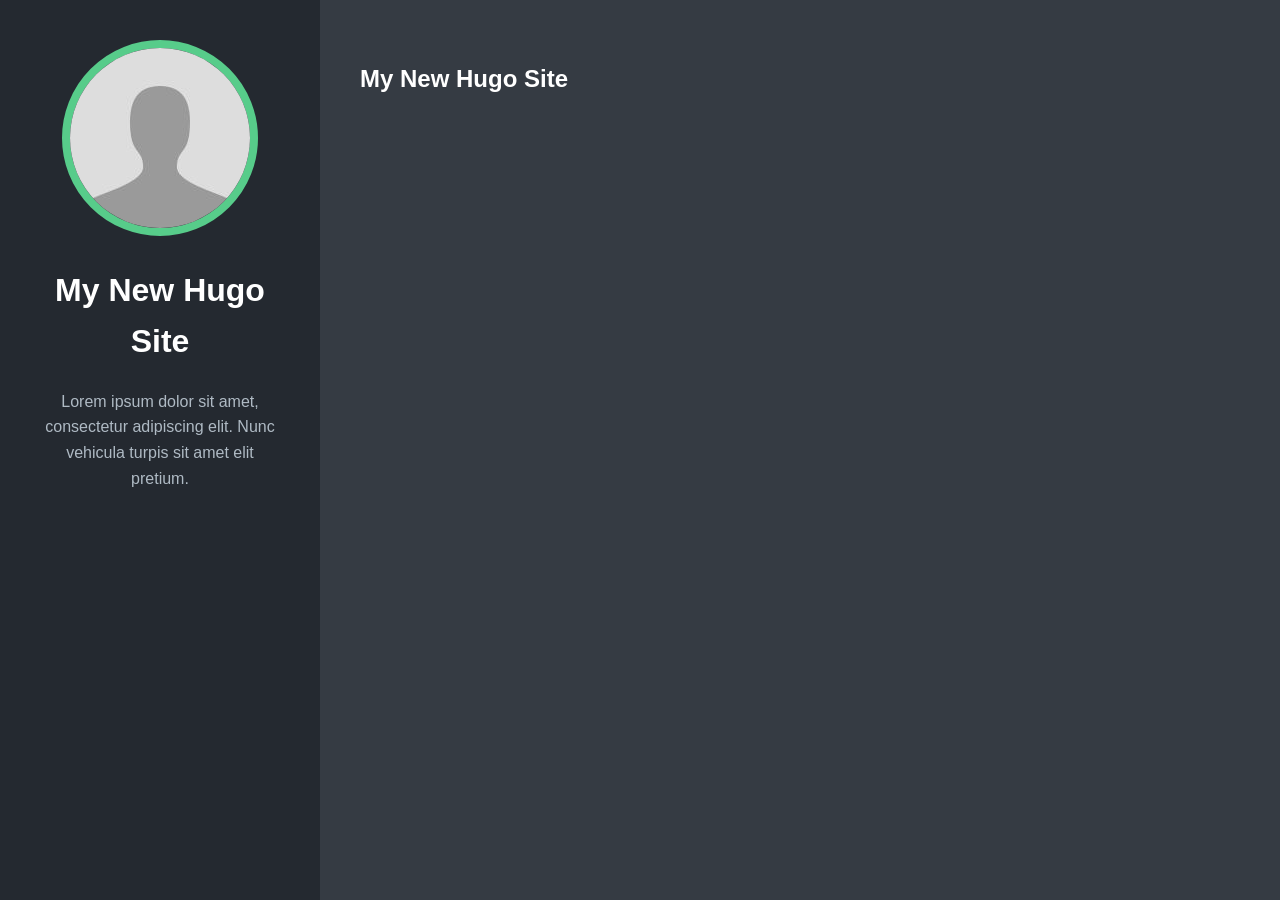
==== index.html @ 72df93b3 "first commit" ====
<!doctype html>
<html lang="en-us">
  <head>
    <title>My New Hugo Site</title>
    <link rel="shortcut icon" href="/favicon.ico" />
    <meta charset="utf-8" />
    <meta name="generator" content="Hugo 0.89.4" />
    <meta name="viewport" content="width=device-width, initial-scale=1" />
    <meta name="author" content="John Doe" />
    <meta name="description" content="" />
    <link rel="stylesheet" href="https://ruiruiq.github.io/css/main.min.88e7083eff65effb7485b6e6f38d10afbec25093a6fac42d734ce9024d3defbd.css" />

    
    <meta name="twitter:card" content="summary"/>
<meta name="twitter:title" content="My New Hugo Site"/>
<meta name="twitter:description" content=""/>

    <meta property="og:title" content="My New Hugo Site" />
<meta property="og:description" content="" />
<meta property="og:type" content="website" />
<meta property="og:url" content="https://ruiruiq.github.io/" />



  </head>
  <body>
    <header class="app-header">
      <a href="https://ruiruiq.github.io/"><img class="app-header-avatar" src="/avatar.jpg" alt="John Doe" /></a>
      <h1>My New Hugo Site</h1>
      <p>Lorem ipsum dolor sit amet, consectetur adipiscing elit. Nunc vehicula turpis sit amet elit pretium.</p>
    </header>
    <main class="app-container">
      
  <article>
    <h1>My New Hugo Site</h1>
    <ul class="posts-list">
      
    </ul>
    



  </article>

    </main>
  </body>
</html>
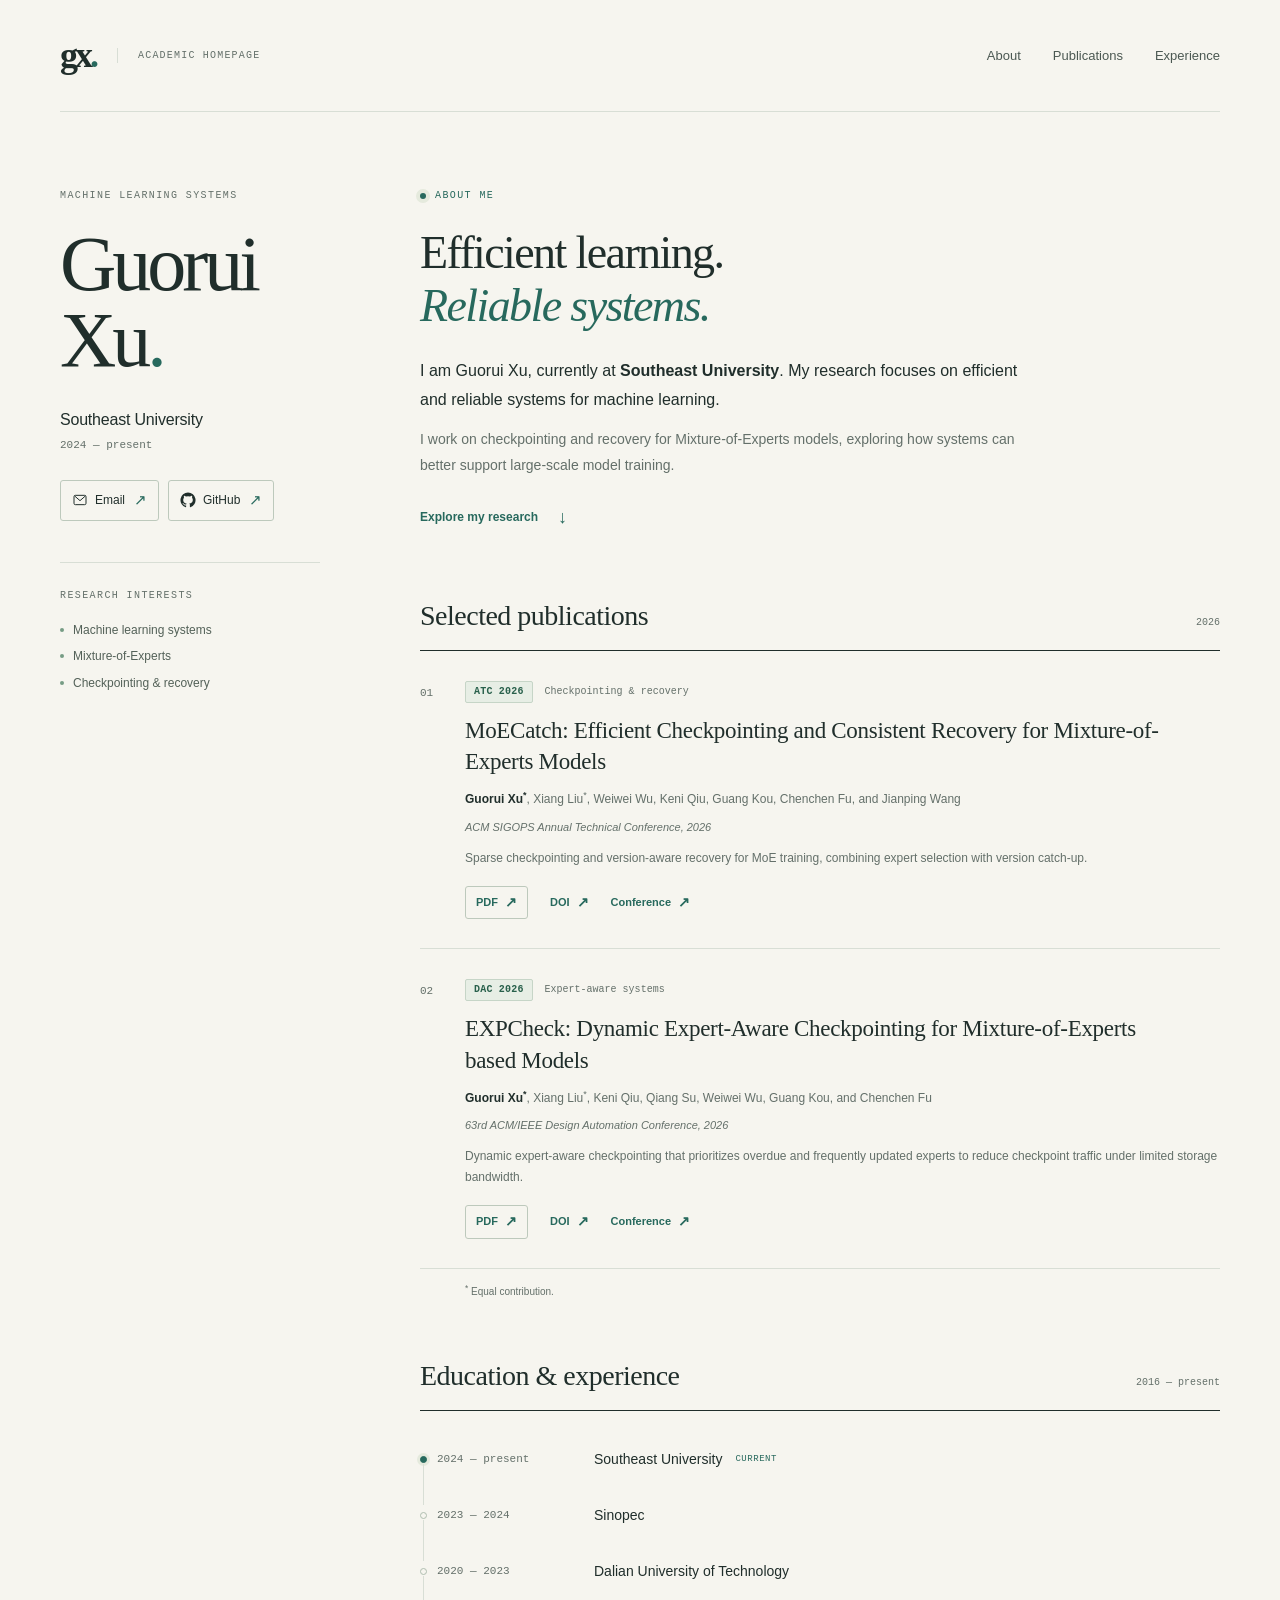
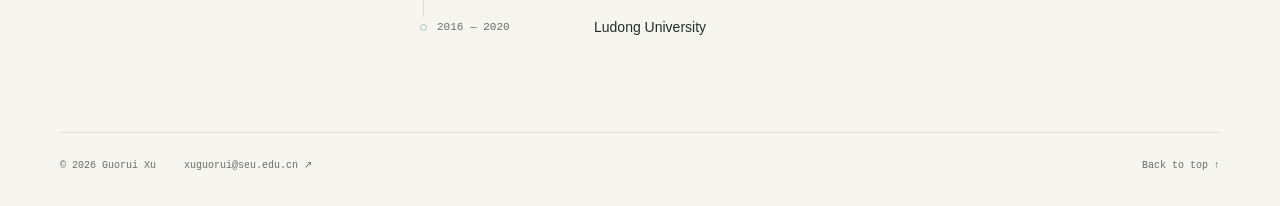
==== commit 2302c289: "Build Guorui Xu academic homepage with DAC and ATC 2026 papers" ====
--- a/index.html
+++ b/index.html
@@ -1,47 +1,90 @@
-<!doctype html>
-<html lang="en-us">
-  <head>
-    <title>My New Hugo Site</title>
-    <link rel="shortcut icon" href="/favicon.ico" />
-    <meta charset="utf-8" />
-    <meta name="generator" content="Hugo 0.89.4" />
-    <meta name="viewport" content="width=device-width, initial-scale=1" />
-    <meta name="author" content="John Doe" />
-    <meta name="description" content="" />
-    <link rel="stylesheet" href="https://ruiruiq.github.io/css/main.min.88e7083eff65effb7485b6e6f38d10afbec25093a6fac42d734ce9024d3defbd.css" />
-
-    
-    <meta name="twitter:card" content="summary"/>
-<meta name="twitter:title" content="My New Hugo Site"/>
-<meta name="twitter:description" content=""/>
-
-    <meta property="og:title" content="My New Hugo Site" />
-<meta property="og:description" content="" />
-<meta property="og:type" content="website" />
-<meta property="og:url" content="https://ruiruiq.github.io/" />
-
-
-
-  </head>
-  <body>
-    <header class="app-header">
-      <a href="https://ruiruiq.github.io/"><img class="app-header-avatar" src="/avatar.jpg" alt="John Doe" /></a>
-      <h1>My New Hugo Site</h1>
-      <p>Lorem ipsum dolor sit amet, consectetur adipiscing elit. Nunc vehicula turpis sit amet elit pretium.</p>
+﻿<!doctype html>
+<html lang="en">
+<head>
+  <meta charset="utf-8">
+  <meta name="viewport" content="width=device-width, initial-scale=1">
+  <meta name="theme-color" content="#f6f5ef">
+  <title>Guorui Xu | Machine Learning Systems</title>
+  <meta name="description" content="Guorui Xu at Southeast University. Research on efficient and reliable machine learning systems, Mixture-of-Experts models, checkpointing, and recovery.">
+  <meta name="author" content="Guorui Xu">
+  <link rel="canonical" href="https://ruiruiq.github.io/">
+  <link rel="icon" href="assets/favicon.svg" type="image/svg+xml">
+  <link rel="stylesheet" href="assets/site.css">
+  <meta property="og:type" content="website">
+  <meta property="og:title" content="Guorui Xu | Machine Learning Systems">
+  <meta property="og:description" content="Research on efficient and reliable machine learning systems. Publications and experience.">
+  <meta property="og:url" content="https://ruiruiq.github.io/">
+  <meta name="twitter:card" content="summary">
+</head>
+<body>
+  <a class="skip-link" href="#main">Skip to content</a>
+  <div class="site-shell">
+    <header class="site-header">
+      <a class="wordmark" href="#about" aria-label="Guorui Xu — home"><span class="monogram" aria-hidden="true">gx<span>.</span></span><span class="wordmark-label">Academic homepage</span></a>
+      <nav aria-label="Main navigation"><a href="#about">About</a><a href="#publications">Publications</a><a href="#experience">Experience</a></nav>
     </header>
-    <main class="app-container">
-      
-  <article>
-    <h1>My New Hugo Site</h1>
-    <ul class="posts-list">
-      
-    </ul>
-    
-
-
-
-  </article>
-
-    </main>
-  </body>
+    <div class="page-layout">
+      <aside class="identity" aria-label="Profile">
+        <div class="identity-inner">
+          <p class="eyebrow">Machine learning systems</p>
+          <h1>Guorui <br>Xu<span class="name-dot">.</span></h1>
+          <p class="affiliation">Southeast University</p>
+          <p class="affiliation-date">2024 — present</p>
+          <div class="contact-links">
+            <a class="contact-link" href="mailto:xuguorui@seu.edu.cn"><svg aria-hidden="true" viewBox="0 0 24 24" width="16" height="16" fill="none" stroke="currentColor" stroke-width="1.5"><rect x="3" y="5" width="18" height="14" rx="2"/><path d="m4 6 8 7 8-7"/></svg>Email<span aria-hidden="true">↗</span></a>
+            <a class="contact-link" href="https://github.com/ruiruiq"><svg aria-hidden="true" viewBox="0 0 24 24" width="16" height="16" fill="currentColor"><path d="M12 .8a11.3 11.3 0 0 0-3.57 22.02c.56.1.77-.24.77-.54v-2.1c-3.14.68-3.8-1.33-3.8-1.33-.51-1.3-1.25-1.65-1.25-1.65-1.03-.7.08-.69.08-.69 1.14.08 1.73 1.17 1.73 1.17 1.01 1.73 2.65 1.23 3.3.94.1-.73.39-1.23.71-1.51-2.5-.29-5.14-1.26-5.14-5.59 0-1.23.44-2.24 1.16-3.02-.12-.28-.5-1.43.11-2.98 0 0 .95-.3 3.1 1.16a10.8 10.8 0 0 1 5.64 0c2.15-1.46 3.1-1.16 3.1-1.16.61 1.55.23 2.7.11 2.98a4.36 4.36 0 0 1 1.16 3.02c0 4.34-2.65 5.3-5.17 5.58.4.35.77 1.04.77 2.1v3.08c0 .3.2.65.78.54A11.3 11.3 0 0 0 12 .8Z"/></svg>GitHub<span aria-hidden="true">↗</span></a>
+          </div>
+          <div class="research-topics"><p class="eyebrow">Research interests</p><ul><li>Machine learning systems</li><li>Mixture-of-Experts</li><li>Checkpointing &amp; recovery</li></ul></div>
+        </div>
+      </aside>
+      <main id="main">
+        <section class="about-section" id="about" aria-labelledby="about-heading">
+          <p class="section-kicker"><span class="status-dot" aria-hidden="true"></span> About me</p>
+          <h2 id="about-heading">Efficient learning.<br><em>Reliable systems.</em></h2>
+          <p class="intro">I am Guorui Xu, currently at <strong>Southeast University</strong>. My research focuses on efficient and reliable systems for machine learning.</p>
+          <p class="about-detail">I work on checkpointing and recovery for Mixture-of-Experts models, exploring how systems can better support large-scale model training.</p>
+          <a class="text-link" href="#publications">Explore my research <span aria-hidden="true">↓</span></a>
+        </section>
+        <section class="publications-section" id="publications" aria-labelledby="publications-heading">
+          <div class="section-heading"><h2 id="publications-heading">Selected publications</h2><span class="section-note">2026</span></div>
+          <div class="publication-list">
+            <article class="publication" aria-labelledby="moecatch-title">
+              <div class="publication-index" aria-hidden="true">01</div>
+              <div class="publication-body">
+                <div class="publication-meta"><span class="venue">ATC 2026</span><span class="paper-topic">Checkpointing &amp; recovery</span></div>
+                <h3 id="moecatch-title">MoECatch: Efficient Checkpointing and Consistent Recovery for Mixture-of-Experts Models</h3>
+                <p class="authors"><strong>Guorui Xu<sup>*</sup></strong>, Xiang Liu<sup>*</sup>, Weiwei Wu, Keni Qiu, Guang Kou, Chenchen Fu, and Jianping Wang</p>
+                <p class="conference-name">ACM SIGOPS Annual Technical Conference, 2026</p>
+                <p class="paper-description">Sparse checkpointing and version-aware recovery for MoE training, combining expert selection with version catch-up.</p>
+                <div class="paper-links"><a class="pdf-link" href="papers/moecatch-atc-2026.pdf" target="_blank" rel="noopener" aria-label="Read MoECatch PDF (opens in a new tab)">PDF <span aria-hidden="true">↗</span></a><a href="https://doi.org/10.1145/3828523.3857109">DOI <span aria-hidden="true">↗</span></a><a href="https://atc.sigops.org/2026/accepted.html" aria-label="MoECatch — ATC 2026 conference listing">Conference <span aria-hidden="true">↗</span></a></div>
+              </div>
+            </article>
+            <article class="publication" aria-labelledby="expcheck-title">
+              <div class="publication-index" aria-hidden="true">02</div>
+              <div class="publication-body">
+                <div class="publication-meta"><span class="venue">DAC 2026</span><span class="paper-topic">Expert-aware systems</span></div>
+                <h3 id="expcheck-title">EXPCheck: Dynamic Expert-Aware Checkpointing for Mixture-of-Experts based Models</h3>
+                <p class="authors"><strong>Guorui Xu<sup>*</sup></strong>, Xiang Liu<sup>*</sup>, Keni Qiu, Qiang Su, Weiwei Wu, Guang Kou, and Chenchen Fu</p>
+                <p class="conference-name">63rd ACM/IEEE Design Automation Conference, 2026</p>
+                <p class="paper-description">Dynamic expert-aware checkpointing that prioritizes overdue and frequently updated experts to reduce checkpoint traffic under limited storage bandwidth.</p>
+                <div class="paper-links"><a class="pdf-link" href="papers/expcheck-dac-2026.pdf" target="_blank" rel="noopener" aria-label="Read EXPCheck PDF (opens in a new tab)">PDF <span aria-hidden="true">↗</span></a><a href="https://doi.org/10.1145/3770743.3804160">DOI <span aria-hidden="true">↗</span></a><a href="https://63dac.conference-program.com/presentation/?id=RESEARCH1414&amp;sess=sess161" aria-label="EXPCheck — DAC 2026 conference listing">Conference <span aria-hidden="true">↗</span></a></div>
+              </div>
+            </article>
+          </div>
+          <p class="contribution-note"><sup>*</sup> Equal contribution.</p>
+        </section>
+        <section class="experience-section" id="experience" aria-labelledby="experience-heading">
+          <div class="section-heading"><h2 id="experience-heading">Education &amp; experience</h2><span class="section-note">2016 — present</span></div>
+          <ol class="timeline">
+            <li class="timeline-item current"><span class="timeline-date">2024 — present</span><div class="timeline-detail"><h3>Southeast University</h3><span class="current-label">Current</span></div></li>
+            <li class="timeline-item"><span class="timeline-date">2023 — 2024</span><div class="timeline-detail"><h3>Sinopec</h3></div></li>
+            <li class="timeline-item"><span class="timeline-date">2020 — 2023</span><div class="timeline-detail"><h3>Dalian University of Technology</h3></div></li>
+            <li class="timeline-item"><span class="timeline-date">2016 — 2020</span><div class="timeline-detail"><h3>Ludong University</h3></div></li>
+          </ol>
+        </section>
+      </main>
+    </div>
+    <footer class="site-footer"><p>© 2026 Guorui Xu</p><a href="mailto:xuguorui@seu.edu.cn">xuguorui@seu.edu.cn <span aria-hidden="true">↗</span></a><a href="#about" class="back-to-top">Back to top <span aria-hidden="true">↑</span></a></footer>
+  </div>
+</body>
 </html>
--- a/assets/site.css
+++ b/assets/site.css
@@ -0,0 +1,165 @@
+﻿:root {
+  color-scheme: light;
+  --paper: #f6f5ef;
+  --ink: #202e2b;
+  --muted: #64706a;
+  --teal: #27695d;
+  --rule: #d8ded5;
+  --accent-tint: #e7eee5;
+  --serif: Georgia, "Times New Roman", serif;
+  --sans: -apple-system, BlinkMacSystemFont, "Segoe UI", Helvetica, Arial, sans-serif;
+  --mono: "SFMono-Regular", Consolas, "Liberation Mono", monospace;
+}
+* { box-sizing: border-box; }
+html { scroll-behavior: smooth; scroll-padding-top: 36px; }
+body { margin: 0; background: var(--paper); color: var(--ink); font: 16px/1.65 var(--sans); -webkit-font-smoothing: antialiased; }
+::selection { color: var(--ink); background: #cee1d1; }
+a { color: inherit; text-underline-offset: 4px; }
+a:focus-visible { outline: 2px solid var(--teal); outline-offset: 6px; border-radius: 2px; }
+svg { flex: 0 0 auto; }
+.site-shell { width: min(1160px, calc(100% - 112px)); margin: 0 auto; }
+.skip-link { position: absolute; left: 16px; top: -80px; z-index: 10; padding: 10px 20px; background: var(--ink); color: white; }
+.skip-link:focus { top: 12px; }
+.site-header { min-height: 112px; border-bottom: 1px solid var(--rule); display: flex; justify-content: space-between; align-items: center; gap: 24px; }
+.wordmark { display: inline-flex; align-items: center; gap: 21px; text-decoration: none; }
+.monogram { font: 600 36px/.9 var(--serif); letter-spacing: -3px; }
+.monogram span { color: var(--teal); }
+.wordmark-label { border-left: 1px solid var(--rule); padding-left: 20px; font: 10px/1.5 var(--mono); text-transform: uppercase; letter-spacing: .12em; color: var(--muted); }
+nav { display: flex; align-items: center; gap: 32px; }
+nav a { text-decoration: none; font-size: 13px; color: #4b5852; padding: 12px 0; }
+nav a:hover { color: var(--teal); text-decoration: underline; }
+.page-layout { display: grid; grid-template-columns: 260px minmax(0, 1fr); column-gap: 100px; padding-top: 75px; }
+.identity-inner { position: sticky; top: 44px; }
+.eyebrow, .section-kicker { font: 10px/1.8 var(--mono); text-transform: uppercase; letter-spacing: .14em; }
+.identity .eyebrow { margin: 0 0 21px; color: var(--muted); }
+h1 { font: 400 78px/.98 var(--serif); letter-spacing: -4px; margin: 0 0 28px; }
+.name-dot { color: var(--teal); }
+.affiliation { margin: 0; font-size: 16px; font-weight: 500; letter-spacing: -.2px; }
+.affiliation-date { margin: 3px 0 24px; font: 11px/1.8 var(--mono); color: var(--muted); }
+.contact-links { display: flex; flex-wrap: wrap; gap: 9px; }
+.contact-link { display: inline-flex; align-items: center; gap: 7px; border: 1px solid #bdc9bc; padding: 7px 11px; border-radius: 3px; font-size: 12px; text-decoration: none; }
+.contact-link > span { margin-left: 2px; color: var(--teal); font-size: 15px; }
+.contact-link:hover { background: var(--accent-tint); border-color: var(--teal); }
+.research-topics { border-top: 1px solid var(--rule); margin-top: 41px; padding-top: 24px; }
+.research-topics .eyebrow { margin-bottom: 12px; }
+.research-topics ul { list-style: none; margin: 0; padding: 0; font-size: 12px; line-height: 2.2; color: #536158; }
+.research-topics li { display: flex; align-items: center; gap: 9px; }
+.research-topics li::before { content: ""; display: block; width: 4px; height: 4px; background: #769c85; border-radius: 50%; }
+.section-kicker { display: flex; align-items: center; gap: 9px; margin: 0 0 22px; color: var(--teal); }
+.status-dot { width: 6px; height: 6px; border-radius: 50%; background: var(--teal); box-shadow: 0 0 0 4px #e5eadd; }
+.about-section h2 { margin: 0 0 24px; font: 400 46px/1.15 var(--serif); letter-spacing: -1.6px; }
+.about-section h2 em { color: var(--teal); font-weight: 400; }
+.intro { margin: 0 0 13px; font-size: 16px; line-height: 1.8; max-width: 620px; }
+.intro strong { font-weight: 600; }
+.about-detail { margin: 0; font-size: 14px; line-height: 1.85; color: var(--muted); max-width: 600px; }
+.text-link { display: inline-flex; gap: 20px; align-items: center; text-decoration: none; color: var(--teal); font-size: 12px; font-weight: 600; margin-top: 24px; }
+.text-link span { font-size: 18px; font-weight: 400; }
+.text-link:hover { text-decoration: underline; }
+.publications-section { margin-top: 65px; }
+.section-heading { display: flex; align-items: baseline; justify-content: space-between; gap: 20px; border-bottom: 1px solid var(--ink); padding-bottom: 16px; }
+.section-heading h2 { margin: 0; font: 400 28px/1.3 var(--serif); letter-spacing: -.5px; }
+.section-note { font: 10px/1.5 var(--mono); white-space: nowrap; color: var(--muted); }
+.publication { display: grid; grid-template-columns: 27px minmax(0, 1fr); gap: 18px; padding: 30px 0 29px; border-bottom: 1px solid var(--rule); }
+.publication-index { padding-top: 3px; font: 11px/1.8 var(--mono); color: var(--muted); }
+.publication-meta { display: flex; align-items: center; flex-wrap: wrap; gap: 12px; margin-bottom: 12px; }
+.venue { display: inline-block; padding: 2px 8px; border: 1px solid #c6d5c7; border-radius: 2px; background: var(--accent-tint); font: 600 10px/1.6 var(--mono); letter-spacing: .02em; color: #28604b; }
+.paper-topic { font: 10px/1.6 var(--mono); color: var(--muted); }
+.publication h3 { margin: 0 0 11px; font: 400 23px/1.35 var(--serif); letter-spacing: -.3px; text-wrap: pretty; }
+.authors { margin: 0; font-size: 12px; color: var(--muted); line-height: 1.85; }
+.authors strong { color: var(--ink); font-weight: 600; }
+.authors sup { font-size: 9px; line-height: 0; }
+.conference-name { font-size: 11px; font-style: italic; color: var(--muted); margin: 7px 0 0; }
+.paper-description { margin: 12px 0 0; color: var(--muted); font-size: 12px; line-height: 1.75; }
+.paper-links { display: flex; align-items: center; flex-wrap: wrap; gap: 22px; margin-top: 17px; }
+.paper-links a { display: inline-flex; gap: 7px; align-items: center; padding: 0; color: var(--teal); font: 600 11px/1.7 var(--sans); text-decoration: none; }
+.paper-links a:hover { text-decoration: underline; }
+.paper-links span { font-size: 14px; }
+.paper-links .pdf-link { padding: 4px 10px; border: 1px solid #bdc9bc; border-radius: 3px; }
+.pdf-link:hover { background: var(--accent-tint); }
+.contribution-note { margin: 13px 0 0 45px; font-size: 10px; color: var(--muted); }
+.experience-section { margin-top: 57px; }
+.timeline { list-style: none; margin: 23px 0 0; padding: 0; }
+.timeline-item { display: grid; grid-template-columns: 135px minmax(0, 1fr); gap: 22px; padding: 14px 0 19px 17px; position: relative; }
+.timeline-item::before { content: ""; position: absolute; top: 22px; left: 0; width: 5px; height: 5px; border: 1px solid #aebcae; border-radius: 50%; background: var(--paper); }
+.timeline-item:not(:last-child)::after { content: ""; position: absolute; left: 3px; top: 30px; bottom: -15px; width: 1px; background: var(--rule); }
+.timeline-item.current::before { background: var(--teal); border-color: var(--teal); box-shadow: 0 0 0 3px #e5eadd; }
+.timeline-date { font: 11px/2 var(--mono); color: var(--muted); }
+.timeline-detail { display: flex; align-items: center; flex-wrap: wrap; column-gap: 13px; row-gap: 4px; }
+.timeline-detail h3 { margin: 0; font-size: 14px; line-height: 1.65; font-weight: 500; }
+.current-label { color: var(--teal); font: 9px/1.6 var(--mono); text-transform: uppercase; letter-spacing: .06em; }
+.site-footer { display: flex; align-items: center; flex-wrap: wrap; column-gap: 28px; row-gap: 10px; border-top: 1px solid var(--rule); margin-top: 74px; padding: 24px 0 32px; color: var(--muted); font: 10px/1.7 var(--mono); }
+.site-footer p { margin: 0; }
+.site-footer a { text-decoration: none; }
+.site-footer a:hover { color: var(--teal); text-decoration: underline; }
+.back-to-top { margin-left: auto; }
+@media (min-width: 1500px) {
+  .site-shell { width: min(1220px, calc(100% - 160px)); }
+  .page-layout { column-gap: 120px; }
+}
+@media (max-width: 1100px) {
+  .site-shell { width: calc(100% - 72px); }
+  .page-layout { grid-template-columns: 225px minmax(0, 1fr); column-gap: 60px; }
+  h1 { font-size: 70px; }
+  .about-section h2 { font-size: 40px; }
+  .timeline-item { grid-template-columns: 120px minmax(0, 1fr); gap: 15px; }
+}
+@media (max-width: 780px) {
+  .site-shell { width: calc(100% - 48px); }
+  .site-header { min-height: 86px; }
+  .wordmark-label { display: none; }
+  nav { gap: 22px; }
+  nav a { font-size: 12px; }
+  .page-layout { display: block; padding-top: 40px; }
+  .identity-inner { position: static; }
+  .identity .eyebrow { margin-bottom: 12px; }
+  h1 { font-size: 60px; line-height: 1; letter-spacing: -3px; margin-bottom: 16px; }
+  h1 br { display: none; }
+  .affiliation { font-size: 14px; }
+  .affiliation-date { margin-bottom: 17px; }
+  .research-topics { display: none; }
+  .about-section { border-top: 1px solid var(--rule); margin-top: 32px; padding-top: 32px; }
+  .section-kicker { margin-bottom: 15px; }
+  .about-section h2 { font-size: 38px; }
+  .publications-section { margin-top: 45px; }
+  .section-heading h2 { font-size: 26px; }
+  .publication h3 { font-size: 23px; }
+  .experience-section { margin-top: 42px; }
+  .site-footer { margin-top: 45px; }
+}
+@media (max-width: 430px) {
+  .site-shell { width: calc(100% - 36px); }
+  .site-header { min-height: 78px; gap: 14px; }
+  .monogram { font-size: 31px; }
+  nav { gap: 17px; }
+  nav a { font-size: 11px; }
+  h1 { font-size: 53px; }
+  .about-section h2 { font-size: 35px; }
+  .intro { font-size: 15px; }
+  .section-heading { gap: 10px; }
+  .section-heading h2 { font-size: 24px; }
+  .section-note { font-size: 9px; }
+  .publication { grid-template-columns: 20px minmax(0, 1fr); gap: 11px; }
+  .publication h3 { font-size: 21px; }
+  .publication-meta { gap: 9px; }
+  .paper-topic { font-size: 9px; }
+  .contribution-note { margin-left: 31px; }
+  .timeline-item { grid-template-columns: 104px minmax(0, 1fr); gap: 9px; padding-left: 15px; }
+  .timeline-date { font-size: 10px; }
+  .timeline-detail h3 { font-size: 13px; }
+  .site-footer { column-gap: 20px; }
+  .back-to-top { flex-basis: 100%; margin-left: 0; }
+}
+@media (prefers-reduced-motion: reduce) { html { scroll-behavior: auto; } }
+@media print {
+  body { background: white; font-size: 11pt; }
+  .site-shell { width: 100%; }
+  .site-header, .skip-link, .text-link, .site-footer, .research-topics { display: none; }
+  .page-layout { grid-template-columns: 160px minmax(0, 1fr); column-gap: 36px; padding-top: 0; }
+  .identity-inner { position: static; }
+  h1 { font-size: 44px; letter-spacing: -2px; }
+  .about-section h2 { font-size: 28px; }
+  .publication, .timeline-item { break-inside: avoid; }
+  .publications-section, .experience-section { margin-top: 28px; }
+  .section-heading h2 { font-size: 23px; }
+  a { text-decoration: none; }
+}
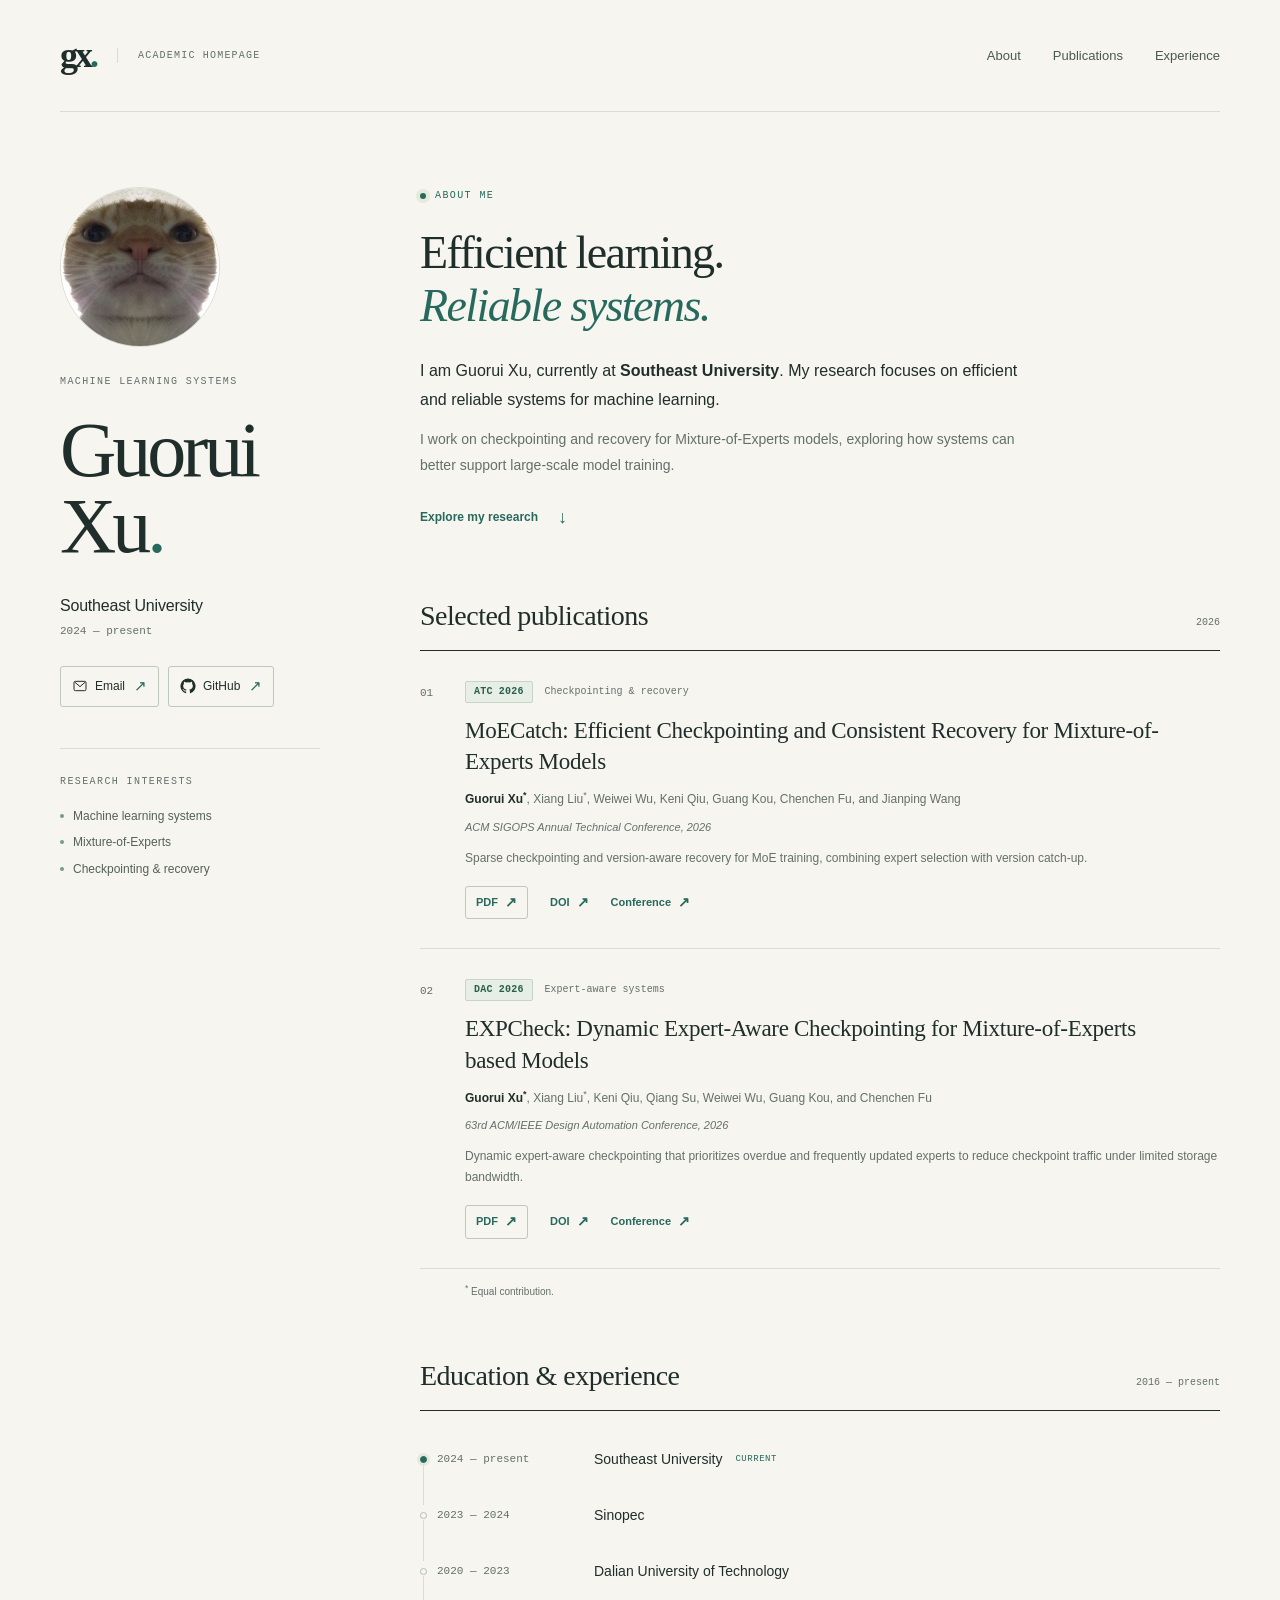
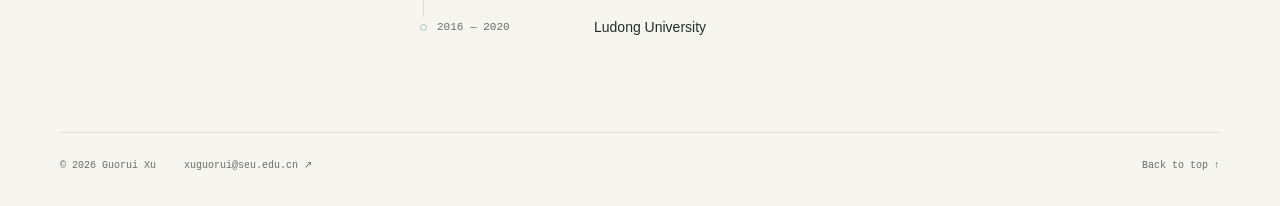
==== commit 7a73ffc9: "Add Shushu cat profile avatar" ====
--- a/index.html
+++ b/index.html
@@ -26,6 +26,7 @@
     <div class="page-layout">
       <aside class="identity" aria-label="Profile">
         <div class="identity-inner">
+          <img class="profile-avatar" src="assets/shushu-cat.jpg" alt="Shushu cat (Swag Cat) avatar" width="160" height="160" decoding="async">
           <p class="eyebrow">Machine learning systems</p>
           <h1>Guorui <br>Xu<span class="name-dot">.</span></h1>
           <p class="affiliation">Southeast University</p>
--- a/assets/site.css
+++ b/assets/site.css
@@ -30,6 +30,7 @@
 nav a:hover { color: var(--teal); text-decoration: underline; }
 .page-layout { display: grid; grid-template-columns: 260px minmax(0, 1fr); column-gap: 100px; padding-top: 75px; }
 .identity-inner { position: sticky; top: 44px; }
+.profile-avatar { display: block; width: 160px; height: 160px; max-width: 100%; object-fit: cover; border-radius: 50%; margin: 0 0 26px; border: 1px solid var(--rule); background: var(--accent-tint); }
 .eyebrow, .section-kicker { font: 10px/1.8 var(--mono); text-transform: uppercase; letter-spacing: .14em; }
 .identity .eyebrow { margin: 0 0 21px; color: var(--muted); }
 h1 { font: 400 78px/.98 var(--serif); letter-spacing: -4px; margin: 0 0 28px; }
@@ -111,6 +112,7 @@
   nav a { font-size: 12px; }
   .page-layout { display: block; padding-top: 40px; }
   .identity-inner { position: static; }
+  .profile-avatar { width: 112px; height: 112px; margin-bottom: 22px; }
   .identity .eyebrow { margin-bottom: 12px; }
   h1 { font-size: 60px; line-height: 1; letter-spacing: -3px; margin-bottom: 16px; }
   h1 br { display: none; }
@@ -150,6 +152,7 @@
   .back-to-top { flex-basis: 100%; margin-left: 0; }
 }
 @media (prefers-reduced-motion: reduce) { html { scroll-behavior: auto; } }
+@media (min-width: 781px) and (max-height: 760px) { .identity-inner { position: static; } }
 @media print {
   body { background: white; font-size: 11pt; }
   .site-shell { width: 100%; }
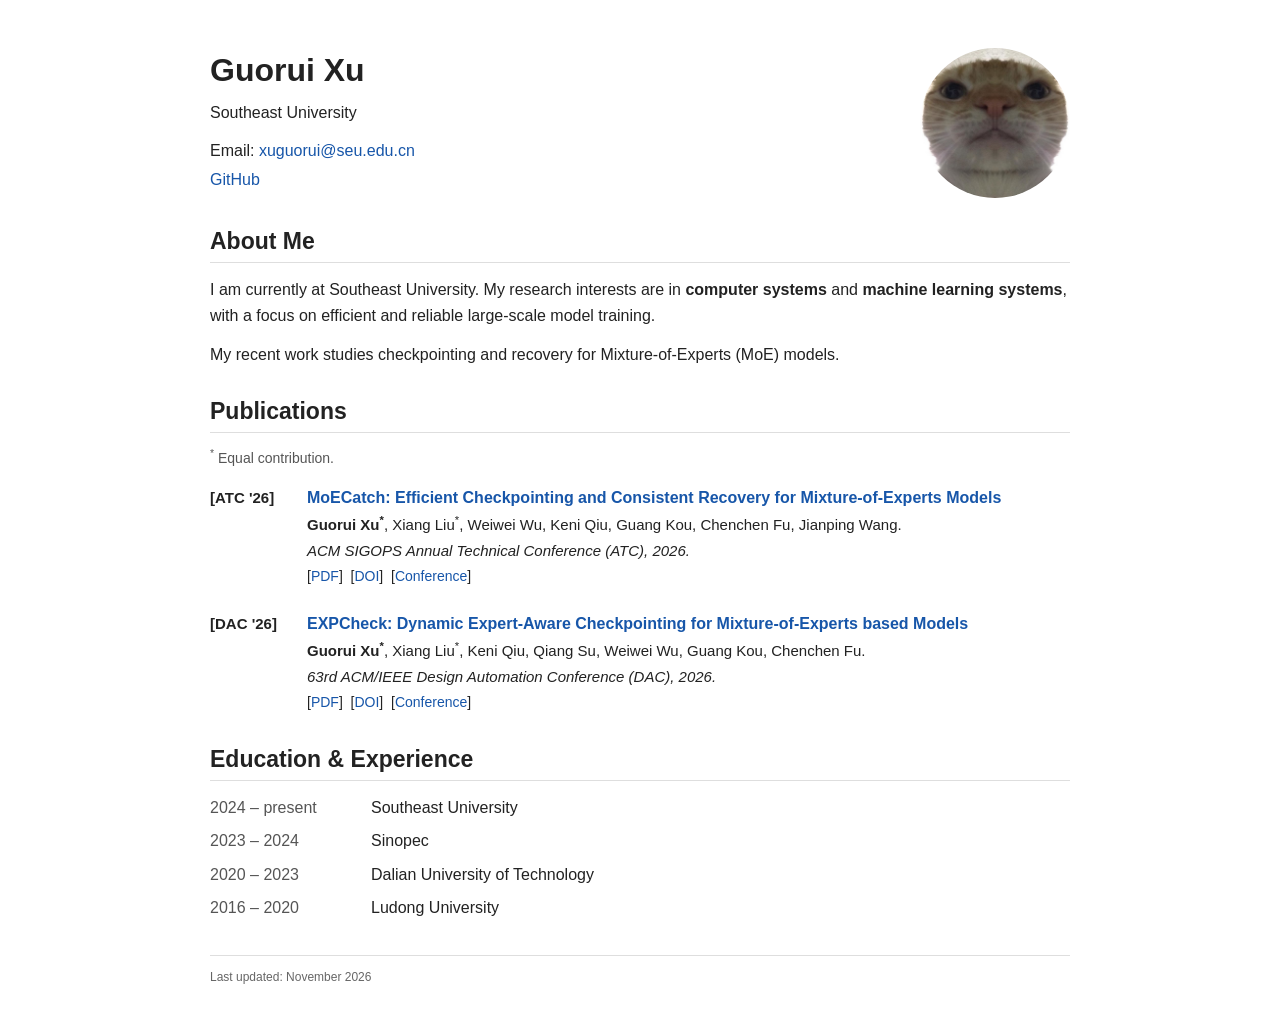
==== commit a6344b97: "Restyle homepage as a compact systems research academic page" ====
--- a/index.html
+++ b/index.html
@@ -3,89 +3,75 @@
 <head>
   <meta charset="utf-8">
   <meta name="viewport" content="width=device-width, initial-scale=1">
-  <meta name="theme-color" content="#f6f5ef">
-  <title>Guorui Xu | Machine Learning Systems</title>
-  <meta name="description" content="Guorui Xu at Southeast University. Research on efficient and reliable machine learning systems, Mixture-of-Experts models, checkpointing, and recovery.">
+  <meta name="theme-color" content="#ffffff">
+  <title>Guorui Xu</title>
+  <meta name="description" content="Guorui Xu at Southeast University. Computer systems and machine learning systems research, with a focus on checkpointing and recovery.">
   <meta name="author" content="Guorui Xu">
   <link rel="canonical" href="https://ruiruiq.github.io/">
   <link rel="icon" href="assets/favicon.svg" type="image/svg+xml">
   <link rel="stylesheet" href="assets/site.css">
   <meta property="og:type" content="website">
-  <meta property="og:title" content="Guorui Xu | Machine Learning Systems">
-  <meta property="og:description" content="Research on efficient and reliable machine learning systems. Publications and experience.">
+  <meta property="og:title" content="Guorui Xu">
+  <meta property="og:description" content="Southeast University · Computer Systems / Machine Learning Systems">
   <meta property="og:url" content="https://ruiruiq.github.io/">
   <meta name="twitter:card" content="summary">
 </head>
 <body>
   <a class="skip-link" href="#main">Skip to content</a>
-  <div class="site-shell">
-    <header class="site-header">
-      <a class="wordmark" href="#about" aria-label="Guorui Xu — home"><span class="monogram" aria-hidden="true">gx<span>.</span></span><span class="wordmark-label">Academic homepage</span></a>
-      <nav aria-label="Main navigation"><a href="#about">About</a><a href="#publications">Publications</a><a href="#experience">Experience</a></nav>
+  <main id="main" class="homepage">
+    <header class="profile" id="about">
+      <div class="profile-info">
+        <h1>Guorui Xu</h1>
+        <p class="affiliation">Southeast University</p>
+        <p class="contact">Email: <a href="mailto:xuguorui@seu.edu.cn">xuguorui@seu.edu.cn</a><br>
+          <a href="https://github.com/ruiruiq">GitHub</a>
+        </p>
+      </div>
+      <img class="profile-avatar" src="assets/shushu-cat.jpg" alt="Shushu cat (Swag Cat) avatar" width="150" height="150" decoding="async">
     </header>
-    <div class="page-layout">
-      <aside class="identity" aria-label="Profile">
-        <div class="identity-inner">
-          <img class="profile-avatar" src="assets/shushu-cat.jpg" alt="Shushu cat (Swag Cat) avatar" width="160" height="160" decoding="async">
-          <p class="eyebrow">Machine learning systems</p>
-          <h1>Guorui <br>Xu<span class="name-dot">.</span></h1>
-          <p class="affiliation">Southeast University</p>
-          <p class="affiliation-date">2024 — present</p>
-          <div class="contact-links">
-            <a class="contact-link" href="mailto:xuguorui@seu.edu.cn"><svg aria-hidden="true" viewBox="0 0 24 24" width="16" height="16" fill="none" stroke="currentColor" stroke-width="1.5"><rect x="3" y="5" width="18" height="14" rx="2"/><path d="m4 6 8 7 8-7"/></svg>Email<span aria-hidden="true">↗</span></a>
-            <a class="contact-link" href="https://github.com/ruiruiq"><svg aria-hidden="true" viewBox="0 0 24 24" width="16" height="16" fill="currentColor"><path d="M12 .8a11.3 11.3 0 0 0-3.57 22.02c.56.1.77-.24.77-.54v-2.1c-3.14.68-3.8-1.33-3.8-1.33-.51-1.3-1.25-1.65-1.25-1.65-1.03-.7.08-.69.08-.69 1.14.08 1.73 1.17 1.73 1.17 1.01 1.73 2.65 1.23 3.3.94.1-.73.39-1.23.71-1.51-2.5-.29-5.14-1.26-5.14-5.59 0-1.23.44-2.24 1.16-3.02-.12-.28-.5-1.43.11-2.98 0 0 .95-.3 3.1 1.16a10.8 10.8 0 0 1 5.64 0c2.15-1.46 3.1-1.16 3.1-1.16.61 1.55.23 2.7.11 2.98a4.36 4.36 0 0 1 1.16 3.02c0 4.34-2.65 5.3-5.17 5.58.4.35.77 1.04.77 2.1v3.08c0 .3.2.65.78.54A11.3 11.3 0 0 0 12 .8Z"/></svg>GitHub<span aria-hidden="true">↗</span></a>
+
+    <section class="about" aria-labelledby="about-heading">
+      <h2 id="about-heading">About Me</h2>
+      <p>I am currently at Southeast University. My research interests are in <strong>computer systems</strong> and <strong>machine learning systems</strong>, with a focus on efficient and reliable large-scale model training.</p>
+      <p>My recent work studies checkpointing and recovery for Mixture-of-Experts (MoE) models.</p>
+    </section>
+
+    <section id="publications" aria-labelledby="publications-heading">
+      <h2 id="publications-heading">Publications</h2>
+      <p class="publication-note"><sup>*</sup> Equal contribution.</p>
+      <ol class="publication-list" reversed>
+        <li class="publication">
+          <span class="publication-label">[ATC '26]</span>
+          <div class="publication-entry">
+            <h3><a href="https://doi.org/10.1145/3828523.3857109">MoECatch: Efficient Checkpointing and Consistent Recovery for Mixture-of-Experts Models</a></h3>
+            <p class="authors"><strong>Guorui Xu<sup>*</sup></strong>, Xiang Liu<sup>*</sup>, Weiwei Wu, Keni Qiu, Guang Kou, Chenchen Fu, Jianping Wang.</p>
+            <p class="venue">ACM SIGOPS Annual Technical Conference (ATC), 2026.</p>
+            <p class="paper-links">[<a href="papers/moecatch-atc-2026.pdf" aria-label="MoECatch PDF">PDF</a>] &nbsp;[<a href="https://doi.org/10.1145/3828523.3857109" aria-label="MoECatch DOI">DOI</a>] &nbsp;[<a href="https://atc.sigops.org/2026/accepted.html" aria-label="MoECatch conference listing">Conference</a>]</p>
           </div>
-          <div class="research-topics"><p class="eyebrow">Research interests</p><ul><li>Machine learning systems</li><li>Mixture-of-Experts</li><li>Checkpointing &amp; recovery</li></ul></div>
-        </div>
-      </aside>
-      <main id="main">
-        <section class="about-section" id="about" aria-labelledby="about-heading">
-          <p class="section-kicker"><span class="status-dot" aria-hidden="true"></span> About me</p>
-          <h2 id="about-heading">Efficient learning.<br><em>Reliable systems.</em></h2>
-          <p class="intro">I am Guorui Xu, currently at <strong>Southeast University</strong>. My research focuses on efficient and reliable systems for machine learning.</p>
-          <p class="about-detail">I work on checkpointing and recovery for Mixture-of-Experts models, exploring how systems can better support large-scale model training.</p>
-          <a class="text-link" href="#publications">Explore my research <span aria-hidden="true">↓</span></a>
-        </section>
-        <section class="publications-section" id="publications" aria-labelledby="publications-heading">
-          <div class="section-heading"><h2 id="publications-heading">Selected publications</h2><span class="section-note">2026</span></div>
-          <div class="publication-list">
-            <article class="publication" aria-labelledby="moecatch-title">
-              <div class="publication-index" aria-hidden="true">01</div>
-              <div class="publication-body">
-                <div class="publication-meta"><span class="venue">ATC 2026</span><span class="paper-topic">Checkpointing &amp; recovery</span></div>
-                <h3 id="moecatch-title">MoECatch: Efficient Checkpointing and Consistent Recovery for Mixture-of-Experts Models</h3>
-                <p class="authors"><strong>Guorui Xu<sup>*</sup></strong>, Xiang Liu<sup>*</sup>, Weiwei Wu, Keni Qiu, Guang Kou, Chenchen Fu, and Jianping Wang</p>
-                <p class="conference-name">ACM SIGOPS Annual Technical Conference, 2026</p>
-                <p class="paper-description">Sparse checkpointing and version-aware recovery for MoE training, combining expert selection with version catch-up.</p>
-                <div class="paper-links"><a class="pdf-link" href="papers/moecatch-atc-2026.pdf" target="_blank" rel="noopener" aria-label="Read MoECatch PDF (opens in a new tab)">PDF <span aria-hidden="true">↗</span></a><a href="https://doi.org/10.1145/3828523.3857109">DOI <span aria-hidden="true">↗</span></a><a href="https://atc.sigops.org/2026/accepted.html" aria-label="MoECatch — ATC 2026 conference listing">Conference <span aria-hidden="true">↗</span></a></div>
-              </div>
-            </article>
-            <article class="publication" aria-labelledby="expcheck-title">
-              <div class="publication-index" aria-hidden="true">02</div>
-              <div class="publication-body">
-                <div class="publication-meta"><span class="venue">DAC 2026</span><span class="paper-topic">Expert-aware systems</span></div>
-                <h3 id="expcheck-title">EXPCheck: Dynamic Expert-Aware Checkpointing for Mixture-of-Experts based Models</h3>
-                <p class="authors"><strong>Guorui Xu<sup>*</sup></strong>, Xiang Liu<sup>*</sup>, Keni Qiu, Qiang Su, Weiwei Wu, Guang Kou, and Chenchen Fu</p>
-                <p class="conference-name">63rd ACM/IEEE Design Automation Conference, 2026</p>
-                <p class="paper-description">Dynamic expert-aware checkpointing that prioritizes overdue and frequently updated experts to reduce checkpoint traffic under limited storage bandwidth.</p>
-                <div class="paper-links"><a class="pdf-link" href="papers/expcheck-dac-2026.pdf" target="_blank" rel="noopener" aria-label="Read EXPCheck PDF (opens in a new tab)">PDF <span aria-hidden="true">↗</span></a><a href="https://doi.org/10.1145/3770743.3804160">DOI <span aria-hidden="true">↗</span></a><a href="https://63dac.conference-program.com/presentation/?id=RESEARCH1414&amp;sess=sess161" aria-label="EXPCheck — DAC 2026 conference listing">Conference <span aria-hidden="true">↗</span></a></div>
-              </div>
-            </article>
+        </li>
+        <li class="publication">
+          <span class="publication-label">[DAC '26]</span>
+          <div class="publication-entry">
+            <h3><a href="https://doi.org/10.1145/3770743.3804160">EXPCheck: Dynamic Expert-Aware Checkpointing for Mixture-of-Experts based Models</a></h3>
+            <p class="authors"><strong>Guorui Xu<sup>*</sup></strong>, Xiang Liu<sup>*</sup>, Keni Qiu, Qiang Su, Weiwei Wu, Guang Kou, Chenchen Fu.</p>
+            <p class="venue">63rd ACM/IEEE Design Automation Conference (DAC), 2026.</p>
+            <p class="paper-links">[<a href="papers/expcheck-dac-2026.pdf" aria-label="EXPCheck PDF">PDF</a>] &nbsp;[<a href="https://doi.org/10.1145/3770743.3804160" aria-label="EXPCheck DOI">DOI</a>] &nbsp;[<a href="https://63dac.conference-program.com/presentation/?id=RESEARCH1414&amp;sess=sess161" aria-label="EXPCheck conference listing">Conference</a>]</p>
           </div>
-          <p class="contribution-note"><sup>*</sup> Equal contribution.</p>
-        </section>
-        <section class="experience-section" id="experience" aria-labelledby="experience-heading">
-          <div class="section-heading"><h2 id="experience-heading">Education &amp; experience</h2><span class="section-note">2016 — present</span></div>
-          <ol class="timeline">
-            <li class="timeline-item current"><span class="timeline-date">2024 — present</span><div class="timeline-detail"><h3>Southeast University</h3><span class="current-label">Current</span></div></li>
-            <li class="timeline-item"><span class="timeline-date">2023 — 2024</span><div class="timeline-detail"><h3>Sinopec</h3></div></li>
-            <li class="timeline-item"><span class="timeline-date">2020 — 2023</span><div class="timeline-detail"><h3>Dalian University of Technology</h3></div></li>
-            <li class="timeline-item"><span class="timeline-date">2016 — 2020</span><div class="timeline-detail"><h3>Ludong University</h3></div></li>
-          </ol>
-        </section>
-      </main>
-    </div>
-    <footer class="site-footer"><p>© 2026 Guorui Xu</p><a href="mailto:xuguorui@seu.edu.cn">xuguorui@seu.edu.cn <span aria-hidden="true">↗</span></a><a href="#about" class="back-to-top">Back to top <span aria-hidden="true">↑</span></a></footer>
-  </div>
+        </li>
+      </ol>
+    </section>
+
+    <section id="experience" aria-labelledby="experience-heading">
+      <h2 id="experience-heading">Education &amp; Experience</h2>
+      <dl class="experience-list">
+        <div><dt>2024 – present</dt><dd>Southeast University</dd></div>
+        <div><dt>2023 – 2024</dt><dd>Sinopec</dd></div>
+        <div><dt>2020 – 2023</dt><dd>Dalian University of Technology</dd></div>
+        <div><dt>2016 – 2020</dt><dd>Ludong University</dd></div>
+      </dl>
+    </section>
+
+    <footer><p>Last updated: November 2026</p></footer>
+  </main>
 </body>
 </html>
--- a/assets/site.css
+++ b/assets/site.css
@@ -1,168 +1,70 @@
 ﻿:root {
   color-scheme: light;
-  --paper: #f6f5ef;
-  --ink: #202e2b;
-  --muted: #64706a;
-  --teal: #27695d;
-  --rule: #d8ded5;
-  --accent-tint: #e7eee5;
-  --serif: Georgia, "Times New Roman", serif;
-  --sans: -apple-system, BlinkMacSystemFont, "Segoe UI", Helvetica, Arial, sans-serif;
-  --mono: "SFMono-Regular", Consolas, "Liberation Mono", monospace;
+  --text: #222;
+  --muted: #555;
+  --link: #1756a9;
+  --rule: #dedede;
 }
 * { box-sizing: border-box; }
-html { scroll-behavior: smooth; scroll-padding-top: 36px; }
-body { margin: 0; background: var(--paper); color: var(--ink); font: 16px/1.65 var(--sans); -webkit-font-smoothing: antialiased; }
-::selection { color: var(--ink); background: #cee1d1; }
-a { color: inherit; text-underline-offset: 4px; }
-a:focus-visible { outline: 2px solid var(--teal); outline-offset: 6px; border-radius: 2px; }
-svg { flex: 0 0 auto; }
-.site-shell { width: min(1160px, calc(100% - 112px)); margin: 0 auto; }
-.skip-link { position: absolute; left: 16px; top: -80px; z-index: 10; padding: 10px 20px; background: var(--ink); color: white; }
-.skip-link:focus { top: 12px; }
-.site-header { min-height: 112px; border-bottom: 1px solid var(--rule); display: flex; justify-content: space-between; align-items: center; gap: 24px; }
-.wordmark { display: inline-flex; align-items: center; gap: 21px; text-decoration: none; }
-.monogram { font: 600 36px/.9 var(--serif); letter-spacing: -3px; }
-.monogram span { color: var(--teal); }
-.wordmark-label { border-left: 1px solid var(--rule); padding-left: 20px; font: 10px/1.5 var(--mono); text-transform: uppercase; letter-spacing: .12em; color: var(--muted); }
-nav { display: flex; align-items: center; gap: 32px; }
-nav a { text-decoration: none; font-size: 13px; color: #4b5852; padding: 12px 0; }
-nav a:hover { color: var(--teal); text-decoration: underline; }
-.page-layout { display: grid; grid-template-columns: 260px minmax(0, 1fr); column-gap: 100px; padding-top: 75px; }
-.identity-inner { position: sticky; top: 44px; }
-.profile-avatar { display: block; width: 160px; height: 160px; max-width: 100%; object-fit: cover; border-radius: 50%; margin: 0 0 26px; border: 1px solid var(--rule); background: var(--accent-tint); }
-.eyebrow, .section-kicker { font: 10px/1.8 var(--mono); text-transform: uppercase; letter-spacing: .14em; }
-.identity .eyebrow { margin: 0 0 21px; color: var(--muted); }
-h1 { font: 400 78px/.98 var(--serif); letter-spacing: -4px; margin: 0 0 28px; }
-.name-dot { color: var(--teal); }
-.affiliation { margin: 0; font-size: 16px; font-weight: 500; letter-spacing: -.2px; }
-.affiliation-date { margin: 3px 0 24px; font: 11px/1.8 var(--mono); color: var(--muted); }
-.contact-links { display: flex; flex-wrap: wrap; gap: 9px; }
-.contact-link { display: inline-flex; align-items: center; gap: 7px; border: 1px solid #bdc9bc; padding: 7px 11px; border-radius: 3px; font-size: 12px; text-decoration: none; }
-.contact-link > span { margin-left: 2px; color: var(--teal); font-size: 15px; }
-.contact-link:hover { background: var(--accent-tint); border-color: var(--teal); }
-.research-topics { border-top: 1px solid var(--rule); margin-top: 41px; padding-top: 24px; }
-.research-topics .eyebrow { margin-bottom: 12px; }
-.research-topics ul { list-style: none; margin: 0; padding: 0; font-size: 12px; line-height: 2.2; color: #536158; }
-.research-topics li { display: flex; align-items: center; gap: 9px; }
-.research-topics li::before { content: ""; display: block; width: 4px; height: 4px; background: #769c85; border-radius: 50%; }
-.section-kicker { display: flex; align-items: center; gap: 9px; margin: 0 0 22px; color: var(--teal); }
-.status-dot { width: 6px; height: 6px; border-radius: 50%; background: var(--teal); box-shadow: 0 0 0 4px #e5eadd; }
-.about-section h2 { margin: 0 0 24px; font: 400 46px/1.15 var(--serif); letter-spacing: -1.6px; }
-.about-section h2 em { color: var(--teal); font-weight: 400; }
-.intro { margin: 0 0 13px; font-size: 16px; line-height: 1.8; max-width: 620px; }
-.intro strong { font-weight: 600; }
-.about-detail { margin: 0; font-size: 14px; line-height: 1.85; color: var(--muted); max-width: 600px; }
-.text-link { display: inline-flex; gap: 20px; align-items: center; text-decoration: none; color: var(--teal); font-size: 12px; font-weight: 600; margin-top: 24px; }
-.text-link span { font-size: 18px; font-weight: 400; }
-.text-link:hover { text-decoration: underline; }
-.publications-section { margin-top: 65px; }
-.section-heading { display: flex; align-items: baseline; justify-content: space-between; gap: 20px; border-bottom: 1px solid var(--ink); padding-bottom: 16px; }
-.section-heading h2 { margin: 0; font: 400 28px/1.3 var(--serif); letter-spacing: -.5px; }
-.section-note { font: 10px/1.5 var(--mono); white-space: nowrap; color: var(--muted); }
-.publication { display: grid; grid-template-columns: 27px minmax(0, 1fr); gap: 18px; padding: 30px 0 29px; border-bottom: 1px solid var(--rule); }
-.publication-index { padding-top: 3px; font: 11px/1.8 var(--mono); color: var(--muted); }
-.publication-meta { display: flex; align-items: center; flex-wrap: wrap; gap: 12px; margin-bottom: 12px; }
-.venue { display: inline-block; padding: 2px 8px; border: 1px solid #c6d5c7; border-radius: 2px; background: var(--accent-tint); font: 600 10px/1.6 var(--mono); letter-spacing: .02em; color: #28604b; }
-.paper-topic { font: 10px/1.6 var(--mono); color: var(--muted); }
-.publication h3 { margin: 0 0 11px; font: 400 23px/1.35 var(--serif); letter-spacing: -.3px; text-wrap: pretty; }
-.authors { margin: 0; font-size: 12px; color: var(--muted); line-height: 1.85; }
-.authors strong { color: var(--ink); font-weight: 600; }
-.authors sup { font-size: 9px; line-height: 0; }
-.conference-name { font-size: 11px; font-style: italic; color: var(--muted); margin: 7px 0 0; }
-.paper-description { margin: 12px 0 0; color: var(--muted); font-size: 12px; line-height: 1.75; }
-.paper-links { display: flex; align-items: center; flex-wrap: wrap; gap: 22px; margin-top: 17px; }
-.paper-links a { display: inline-flex; gap: 7px; align-items: center; padding: 0; color: var(--teal); font: 600 11px/1.7 var(--sans); text-decoration: none; }
-.paper-links a:hover { text-decoration: underline; }
-.paper-links span { font-size: 14px; }
-.paper-links .pdf-link { padding: 4px 10px; border: 1px solid #bdc9bc; border-radius: 3px; }
-.pdf-link:hover { background: var(--accent-tint); }
-.contribution-note { margin: 13px 0 0 45px; font-size: 10px; color: var(--muted); }
-.experience-section { margin-top: 57px; }
-.timeline { list-style: none; margin: 23px 0 0; padding: 0; }
-.timeline-item { display: grid; grid-template-columns: 135px minmax(0, 1fr); gap: 22px; padding: 14px 0 19px 17px; position: relative; }
-.timeline-item::before { content: ""; position: absolute; top: 22px; left: 0; width: 5px; height: 5px; border: 1px solid #aebcae; border-radius: 50%; background: var(--paper); }
-.timeline-item:not(:last-child)::after { content: ""; position: absolute; left: 3px; top: 30px; bottom: -15px; width: 1px; background: var(--rule); }
-.timeline-item.current::before { background: var(--teal); border-color: var(--teal); box-shadow: 0 0 0 3px #e5eadd; }
-.timeline-date { font: 11px/2 var(--mono); color: var(--muted); }
-.timeline-detail { display: flex; align-items: center; flex-wrap: wrap; column-gap: 13px; row-gap: 4px; }
-.timeline-detail h3 { margin: 0; font-size: 14px; line-height: 1.65; font-weight: 500; }
-.current-label { color: var(--teal); font: 9px/1.6 var(--mono); text-transform: uppercase; letter-spacing: .06em; }
-.site-footer { display: flex; align-items: center; flex-wrap: wrap; column-gap: 28px; row-gap: 10px; border-top: 1px solid var(--rule); margin-top: 74px; padding: 24px 0 32px; color: var(--muted); font: 10px/1.7 var(--mono); }
-.site-footer p { margin: 0; }
-.site-footer a { text-decoration: none; }
-.site-footer a:hover { color: var(--teal); text-decoration: underline; }
-.back-to-top { margin-left: auto; }
-@media (min-width: 1500px) {
-  .site-shell { width: min(1220px, calc(100% - 160px)); }
-  .page-layout { column-gap: 120px; }
+html { scroll-padding-top: 20px; }
+body { margin: 0; background: #fff; color: var(--text); font: 16px/1.6 Arial, Helvetica, sans-serif; }
+a { color: var(--link); text-decoration: none; text-underline-offset: 3px; }
+a:hover { text-decoration: underline; }
+a:focus-visible { outline: 2px solid var(--link); outline-offset: 3px; }
+p { margin: 0 0 12px; }
+strong { font-weight: 700; }
+sup { font-size: .75em; line-height: 0; }
+.homepage { width: min(860px, calc(100% - 48px)); margin: 48px auto 28px; }
+.skip-link { position: absolute; top: -60px; left: 16px; padding: 8px 12px; background: #fff; border: 1px solid var(--link); }
+.skip-link:focus { top: 10px; }
+.profile { display: flex; justify-content: space-between; align-items: center; gap: 36px; margin-bottom: 28px; }
+.profile-info { min-width: 0; }
+h1 { margin: 0 0 10px; font-size: 32px; line-height: 1.2; font-weight: 600; }
+.affiliation { margin-bottom: 12px; }
+.contact { margin: 0; line-height: 1.8; }
+.profile-avatar { display: block; flex: 0 0 auto; width: 150px; height: 150px; object-fit: cover; border-radius: 50%; }
+section { margin-top: 28px; }
+h2 { font-size: 23px; line-height: 1.35; font-weight: 600; margin: 0 0 14px; padding-bottom: 5px; border-bottom: 1px solid var(--rule); }
+.about p { line-height: 1.65; }
+.publication-note { font-size: 14px; color: var(--muted); margin: 0 0 16px; }
+.publication-list { list-style: none; padding: 0; margin: 0; }
+.publication { display: grid; grid-template-columns: 83px minmax(0, 1fr); gap: 14px; margin-bottom: 22px; }
+.publication:last-child { margin-bottom: 0; }
+.publication-label { font-weight: 700; font-size: 15px; line-height: 1.55; }
+h3 { font-size: 16px; line-height: 1.55; font-weight: 700; margin: 0 0 3px; }
+.publication p { margin: 0 0 2px; font-size: 15px; line-height: 1.55; }
+.venue { font-style: italic; }
+.publication .paper-links { margin-top: 4px; font-size: 14px; }
+.experience-list { margin: 0; }
+.experience-list > div { display: grid; grid-template-columns: 145px minmax(0, 1fr); gap: 16px; margin-bottom: 8px; }
+.experience-list dt, .experience-list dd { margin: 0; }
+.experience-list dt { color: var(--muted); font-variant-numeric: tabular-nums; }
+footer { margin-top: 34px; padding-top: 12px; border-top: 1px solid var(--rule); color: #666; font-size: 12px; }
+footer p { margin: 0; }
+@media (max-width: 600px) {
+  .homepage { width: calc(100% - 36px); margin-top: 28px; }
+  .profile { gap: 20px; align-items: flex-start; margin-bottom: 24px; }
+  h1 { font-size: 28px; }
+  .profile-avatar { width: 108px; height: 108px; }
+  .contact { font-size: 14px; overflow-wrap: anywhere; }
+  h2 { font-size: 22px; }
+  .publication { display: block; }
+  .publication-label { display: block; margin-bottom: 4px; }
+  .experience-list > div { grid-template-columns: 120px minmax(0, 1fr); gap: 12px; }
+  .experience-list { font-size: 15px; }
 }
-@media (max-width: 1100px) {
-  .site-shell { width: calc(100% - 72px); }
-  .page-layout { grid-template-columns: 225px minmax(0, 1fr); column-gap: 60px; }
-  h1 { font-size: 70px; }
-  .about-section h2 { font-size: 40px; }
-  .timeline-item { grid-template-columns: 120px minmax(0, 1fr); gap: 15px; }
+@media (max-width: 360px) {
+  .profile { gap: 12px; }
+  .profile-avatar { width: 80px; height: 80px; }
+  h1 { font-size: 26px; }
+  .affiliation { font-size: 15px; }
+  .experience-list > div { grid-template-columns: 110px minmax(0, 1fr); gap: 10px; }
 }
-@media (max-width: 780px) {
-  .site-shell { width: calc(100% - 48px); }
-  .site-header { min-height: 86px; }
-  .wordmark-label { display: none; }
-  nav { gap: 22px; }
-  nav a { font-size: 12px; }
-  .page-layout { display: block; padding-top: 40px; }
-  .identity-inner { position: static; }
-  .profile-avatar { width: 112px; height: 112px; margin-bottom: 22px; }
-  .identity .eyebrow { margin-bottom: 12px; }
-  h1 { font-size: 60px; line-height: 1; letter-spacing: -3px; margin-bottom: 16px; }
-  h1 br { display: none; }
-  .affiliation { font-size: 14px; }
-  .affiliation-date { margin-bottom: 17px; }
-  .research-topics { display: none; }
-  .about-section { border-top: 1px solid var(--rule); margin-top: 32px; padding-top: 32px; }
-  .section-kicker { margin-bottom: 15px; }
-  .about-section h2 { font-size: 38px; }
-  .publications-section { margin-top: 45px; }
-  .section-heading h2 { font-size: 26px; }
-  .publication h3 { font-size: 23px; }
-  .experience-section { margin-top: 42px; }
-  .site-footer { margin-top: 45px; }
+@media print {
+  .homepage { width: 100%; margin: 0; }
+  body { font-size: 11pt; }
+  a { color: #222; }
+  .skip-link, footer { display: none; }
+  .profile-avatar { width: 100px; height: 100px; }
+  section, .publication { break-inside: avoid; }
 }
-@media (max-width: 430px) {
-  .site-shell { width: calc(100% - 36px); }
-  .site-header { min-height: 78px; gap: 14px; }
-  .monogram { font-size: 31px; }
-  nav { gap: 17px; }
-  nav a { font-size: 11px; }
-  h1 { font-size: 53px; }
-  .about-section h2 { font-size: 35px; }
-  .intro { font-size: 15px; }
-  .section-heading { gap: 10px; }
-  .section-heading h2 { font-size: 24px; }
-  .section-note { font-size: 9px; }
-  .publication { grid-template-columns: 20px minmax(0, 1fr); gap: 11px; }
-  .publication h3 { font-size: 21px; }
-  .publication-meta { gap: 9px; }
-  .paper-topic { font-size: 9px; }
-  .contribution-note { margin-left: 31px; }
-  .timeline-item { grid-template-columns: 104px minmax(0, 1fr); gap: 9px; padding-left: 15px; }
-  .timeline-date { font-size: 10px; }
-  .timeline-detail h3 { font-size: 13px; }
-  .site-footer { column-gap: 20px; }
-  .back-to-top { flex-basis: 100%; margin-left: 0; }
-}
-@media (prefers-reduced-motion: reduce) { html { scroll-behavior: auto; } }
-@media (min-width: 781px) and (max-height: 760px) { .identity-inner { position: static; } }
-@media print {
-  body { background: white; font-size: 11pt; }
-  .site-shell { width: 100%; }
-  .site-header, .skip-link, .text-link, .site-footer, .research-topics { display: none; }
-  .page-layout { grid-template-columns: 160px minmax(0, 1fr); column-gap: 36px; padding-top: 0; }
-  .identity-inner { position: static; }
-  h1 { font-size: 44px; letter-spacing: -2px; }
-  .about-section h2 { font-size: 28px; }
-  .publication, .timeline-item { break-inside: avoid; }
-  .publications-section, .experience-section { margin-top: 28px; }
-  .section-heading h2 { font-size: 23px; }
-  a { text-decoration: none; }
-}
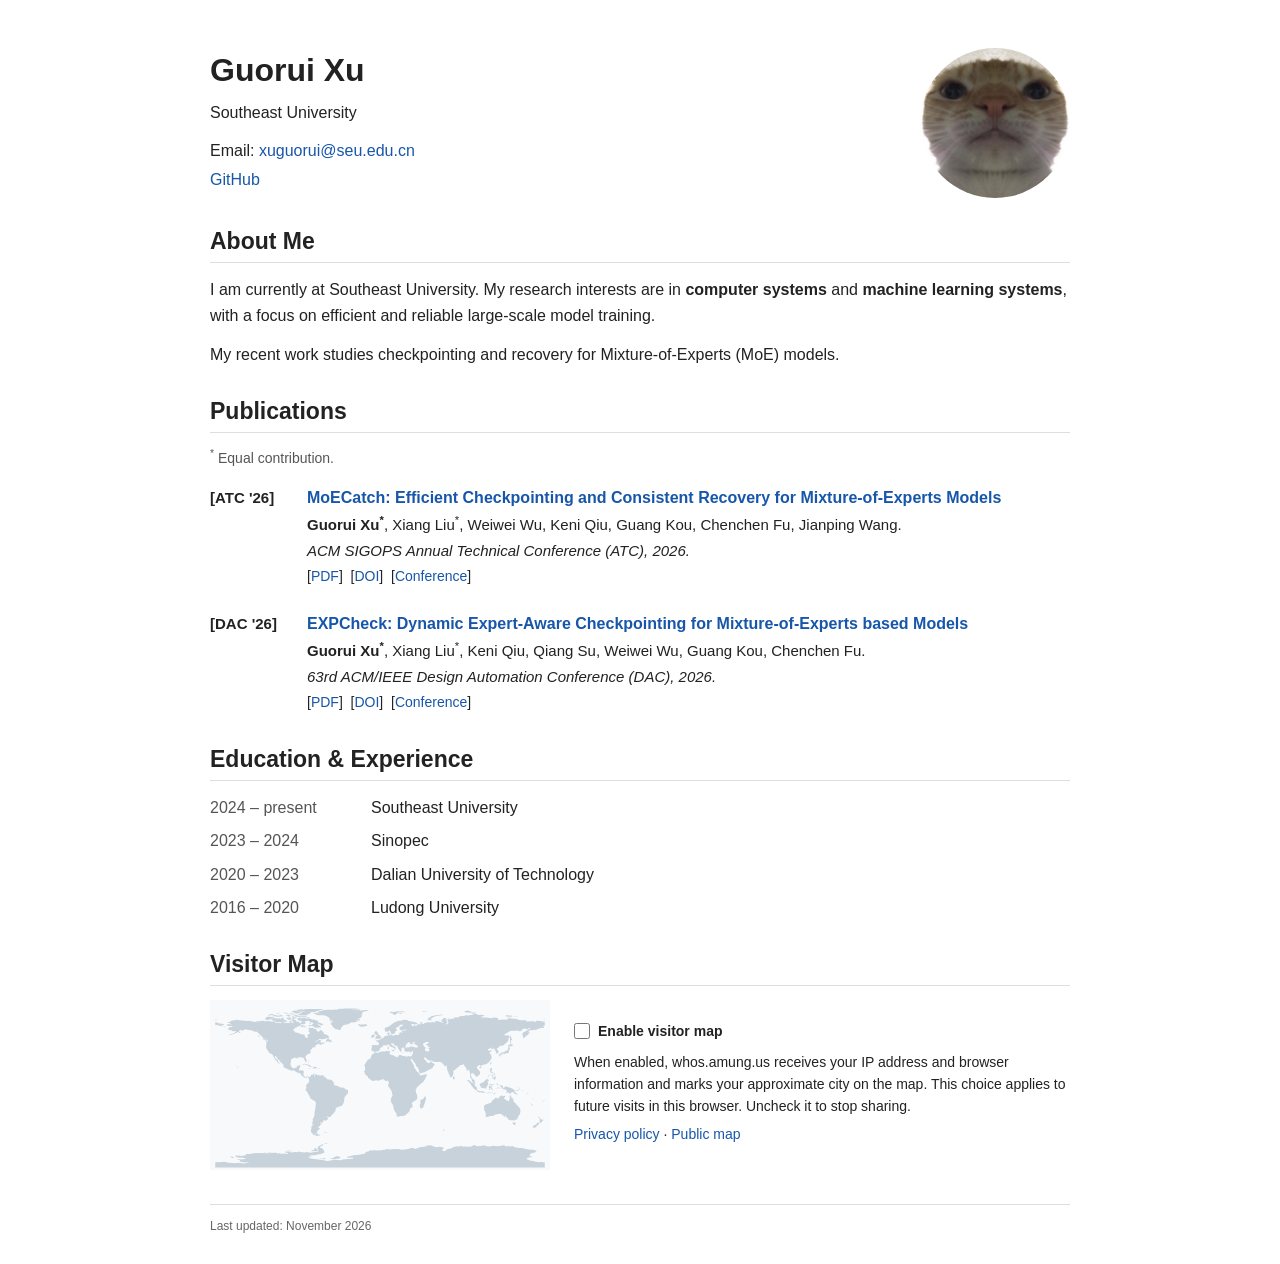
==== commit 287d47db: "Add an opt-in map of recent visitor locations" ====
--- a/index.html
+++ b/index.html
@@ -10,6 +10,7 @@
   <link rel="canonical" href="https://ruiruiq.github.io/">
   <link rel="icon" href="assets/favicon.svg" type="image/svg+xml">
   <link rel="stylesheet" href="assets/site.css">
+  <script defer src="assets/visitor-map.js"></script>
   <meta property="og:type" content="website">
   <meta property="og:title" content="Guorui Xu">
   <meta property="og:description" content="Southeast University · Computer Systems / Machine Learning Systems">
@@ -71,6 +72,26 @@
       </dl>
     </section>
 
+    <section id="visitors" aria-labelledby="visitors-heading">
+      <h2 id="visitors-heading">Visitor Map</h2>
+      <div class="visitor-map-layout">
+        <div id="visitor-map-canvas" class="visitor-map-canvas">
+          <img src="assets/visitor-world.svg" width="520" height="260" alt="World map outline">
+        </div>
+        <div class="visitor-map-options">
+          <label id="visitor-map-control" class="visitor-map-control" hidden>
+            <input id="visitor-map-consent" type="checkbox" aria-describedby="visitor-map-notice">
+            Enable visitor map
+          </label>
+          <p id="visitor-map-notice">When enabled, whos.amung.us receives your IP address and browser information and marks your approximate city on the map. This choice applies to future visits in this browser. Uncheck it to stop sharing.</p>
+          <p class="visitor-map-links"><a href="https://whos.amung.us/legal/privacy/" rel="noreferrer">Privacy policy</a> · <a href="https://whos.amung.us/stats/maps/w5mpt36rh37h/" rel="noreferrer">Public map</a></p>
+          <p id="visitor-map-status" role="status"></p>
+          <button id="visitor-map-retry" type="button" hidden>Retry map</button>
+          <noscript><p>Enable JavaScript to participate in the visitor map.</p></noscript>
+        </div>
+      </div>
+    </section>
+
     <footer><p>Last updated: November 2026</p></footer>
   </main>
 </body>
--- a/assets/site.css
+++ b/assets/site.css
@@ -39,9 +39,25 @@
 .experience-list > div { display: grid; grid-template-columns: 145px minmax(0, 1fr); gap: 16px; margin-bottom: 8px; }
 .experience-list dt, .experience-list dd { margin: 0; }
 .experience-list dt { color: var(--muted); font-variant-numeric: tabular-nums; }
+.visitor-map-layout { display: grid; grid-template-columns: minmax(0, 340px) minmax(0, 1fr); align-items: center; gap: 24px; }
+.visitor-map-canvas { position: relative; width: 100%; aspect-ratio: 2 / 1; overflow: hidden; background: #f7f9fb; }
+.visitor-map-canvas img, .visitor-map-canvas iframe { position: absolute; inset: 0; display: block; width: 100%; height: 100%; border: 0; }
+.visitor-map-canvas iframe { opacity: 0; pointer-events: none; }
+.visitor-map-canvas.is-live iframe { opacity: 1; pointer-events: auto; }
+.visitor-map-canvas.is-live img { visibility: hidden; }
+.visitor-map-options { font-size: 0.875rem; }
+.visitor-map-options p { margin: 5px 0; }
+.visitor-map-control:not([hidden]) { display: inline-flex; align-items: center; gap: 8px; cursor: pointer; font-weight: 600; }
+.visitor-map-control input { margin: 0; width: 16px; height: 16px; accent-color: var(--link); }
+.visitor-map-control input:focus-visible, #visitor-map-retry:focus-visible { outline: 2px solid var(--link); outline-offset: 3px; }
+#visitor-map-status { color: var(--muted); }
+#visitor-map-status:empty { margin: 0; }
+#visitor-map-retry { padding: 3px 9px; font: inherit; color: var(--link); background: #fff; border: 1px solid #abb4bf; border-radius: 3px; cursor: pointer; }
 footer { margin-top: 34px; padding-top: 12px; border-top: 1px solid var(--rule); color: #666; font-size: 12px; }
 footer p { margin: 0; }
 @media (max-width: 600px) {
+  .visitor-map-layout { grid-template-columns: minmax(0, 1fr); gap: 12px; }
+  .visitor-map-canvas { max-width: 340px; }
   .homepage { width: calc(100% - 36px); margin-top: 28px; }
   .profile { gap: 20px; align-items: flex-start; margin-bottom: 24px; }
   h1 { font-size: 28px; }
@@ -61,6 +77,7 @@
   .experience-list > div { grid-template-columns: 110px minmax(0, 1fr); gap: 10px; }
 }
 @media print {
+  #visitors { display: none; }
   .homepage { width: 100%; margin: 0; }
   body { font-size: 11pt; }
   a { color: #222; }
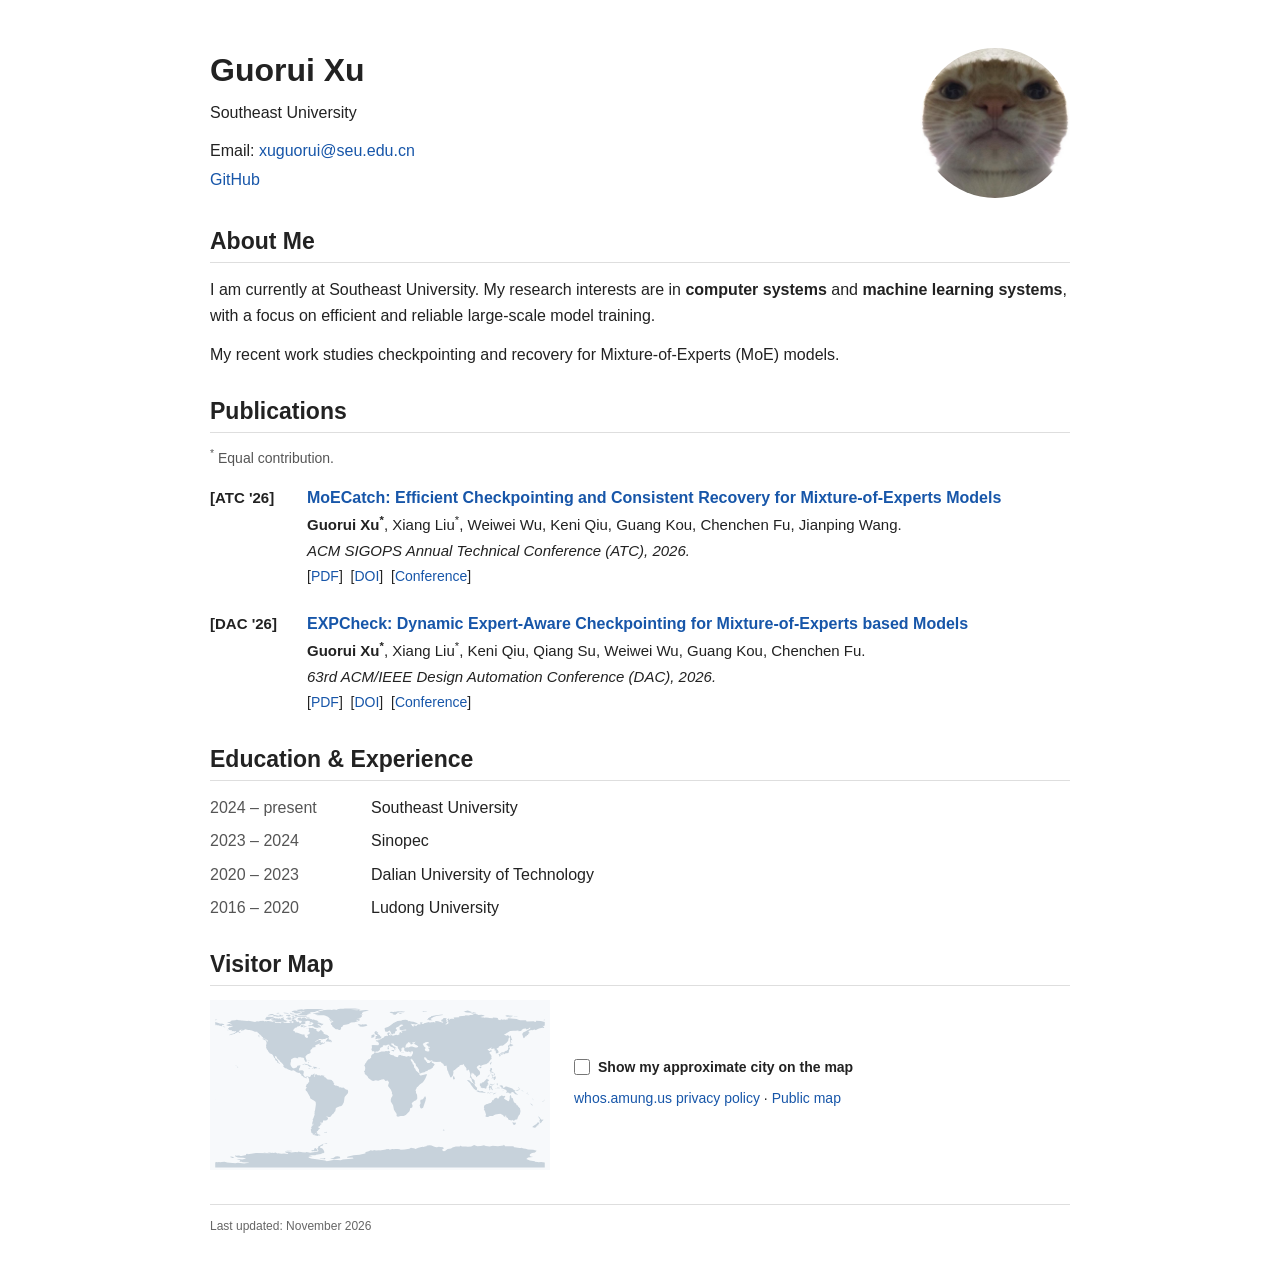
==== commit b4e67e22: "Shorten the visitor map opt-in text" ====
--- a/index.html
+++ b/index.html
@@ -80,11 +80,10 @@
         </div>
         <div class="visitor-map-options">
           <label id="visitor-map-control" class="visitor-map-control" hidden>
-            <input id="visitor-map-consent" type="checkbox" aria-describedby="visitor-map-notice">
-            Enable visitor map
+            <input id="visitor-map-consent" type="checkbox">
+            Show my approximate city on the map
           </label>
-          <p id="visitor-map-notice">When enabled, whos.amung.us receives your IP address and browser information and marks your approximate city on the map. This choice applies to future visits in this browser. Uncheck it to stop sharing.</p>
-          <p class="visitor-map-links"><a href="https://whos.amung.us/legal/privacy/" rel="noreferrer">Privacy policy</a> · <a href="https://whos.amung.us/stats/maps/w5mpt36rh37h/" rel="noreferrer">Public map</a></p>
+          <p class="visitor-map-links"><a href="https://whos.amung.us/legal/privacy/" rel="noreferrer">whos.amung.us privacy policy</a> · <a href="https://whos.amung.us/stats/maps/w5mpt36rh37h/" rel="noreferrer">Public map</a></p>
           <p id="visitor-map-status" role="status"></p>
           <button id="visitor-map-retry" type="button" hidden>Retry map</button>
           <noscript><p>Enable JavaScript to participate in the visitor map.</p></noscript>
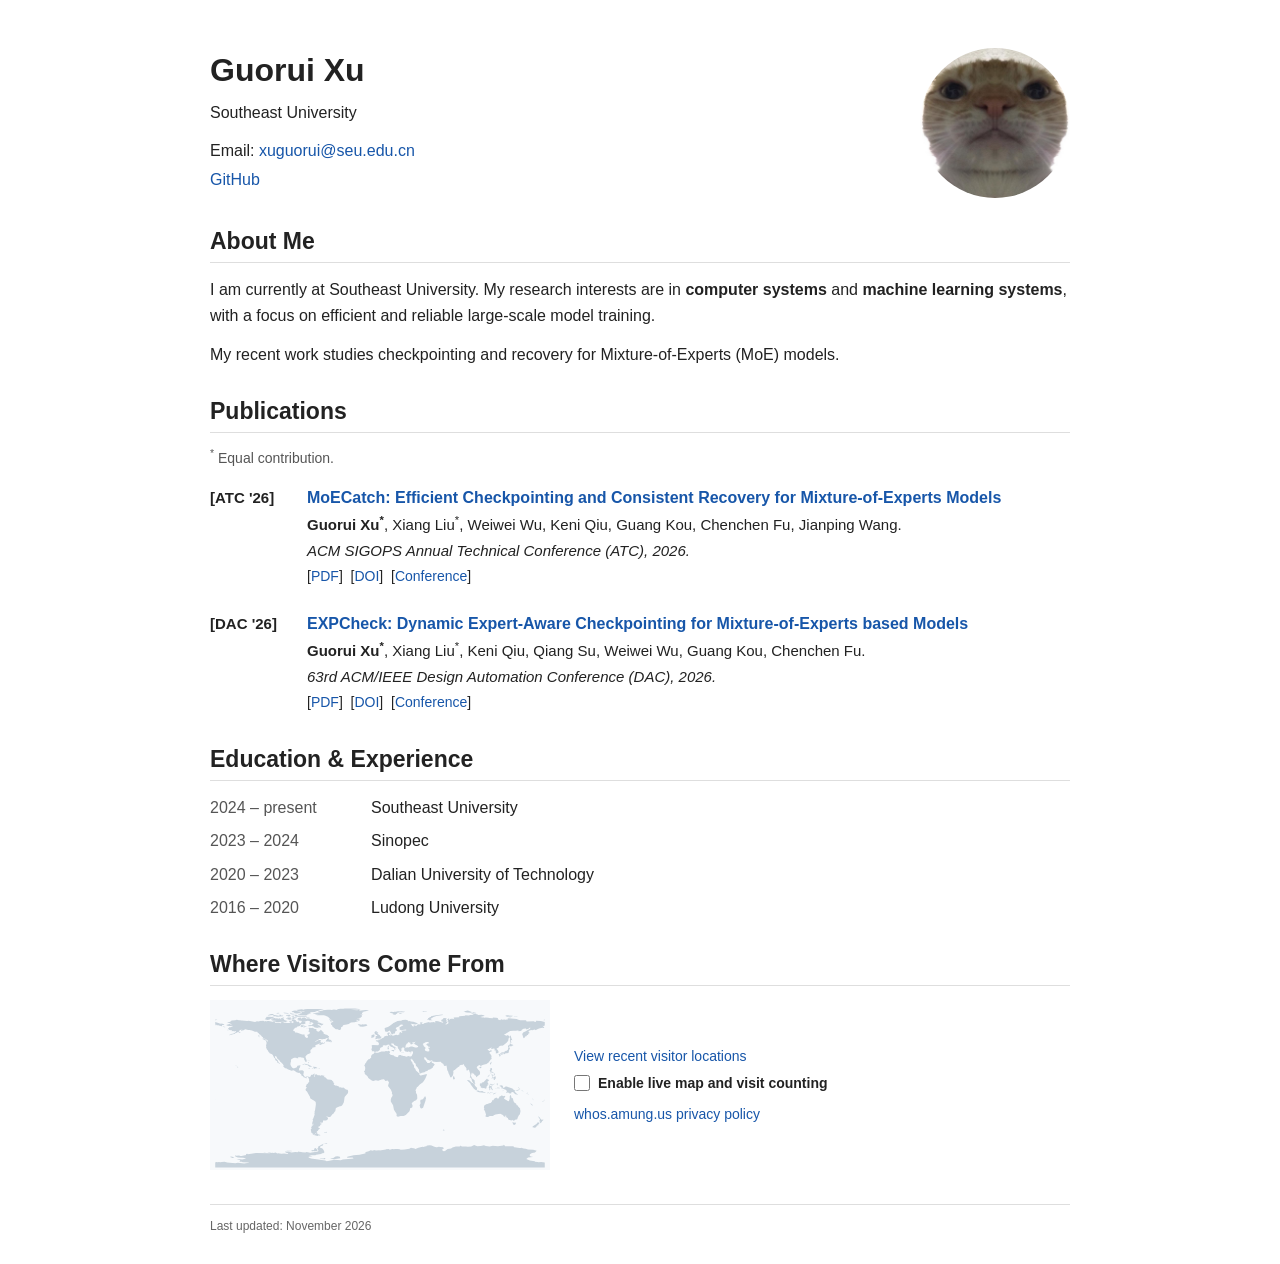
==== commit 3583a7dc: "Make the shared visitor locations map the primary link" ====
--- a/index.html
+++ b/index.html
@@ -73,20 +73,22 @@
     </section>
 
     <section id="visitors" aria-labelledby="visitors-heading">
-      <h2 id="visitors-heading">Visitor Map</h2>
+      <h2 id="visitors-heading">Where Visitors Come From</h2>
       <div class="visitor-map-layout">
         <div id="visitor-map-canvas" class="visitor-map-canvas">
-          <img src="assets/visitor-world.svg" width="520" height="260" alt="World map outline">
+          <a class="visitor-map-preview" href="https://whos.amung.us/stats/maps/w5mpt36rh37h/" rel="noreferrer" aria-label="View the approximate cities of recent homepage visitors">
+            <img src="assets/visitor-world.svg" width="520" height="260" alt="">
+          </a>
         </div>
         <div class="visitor-map-options">
+          <p><a href="https://whos.amung.us/stats/maps/w5mpt36rh37h/" rel="noreferrer">View recent visitor locations</a></p>
           <label id="visitor-map-control" class="visitor-map-control" hidden>
             <input id="visitor-map-consent" type="checkbox">
-            Show my approximate city on the map
+            Enable live map and visit counting
           </label>
-          <p class="visitor-map-links"><a href="https://whos.amung.us/legal/privacy/" rel="noreferrer">whos.amung.us privacy policy</a> · <a href="https://whos.amung.us/stats/maps/w5mpt36rh37h/" rel="noreferrer">Public map</a></p>
+          <p class="visitor-map-links"><a href="https://whos.amung.us/legal/privacy/" rel="noreferrer">whos.amung.us privacy policy</a></p>
           <p id="visitor-map-status" role="status"></p>
           <button id="visitor-map-retry" type="button" hidden>Retry map</button>
-          <noscript><p>Enable JavaScript to participate in the visitor map.</p></noscript>
         </div>
       </div>
     </section>
--- a/assets/site.css
+++ b/assets/site.css
@@ -41,10 +41,12 @@
 .experience-list dt { color: var(--muted); font-variant-numeric: tabular-nums; }
 .visitor-map-layout { display: grid; grid-template-columns: minmax(0, 340px) minmax(0, 1fr); align-items: center; gap: 24px; }
 .visitor-map-canvas { position: relative; width: 100%; aspect-ratio: 2 / 1; overflow: hidden; background: #f7f9fb; }
+.visitor-map-preview { position: absolute; inset: 0; }
+.visitor-map-preview:focus-visible { outline-offset: -3px; }
 .visitor-map-canvas img, .visitor-map-canvas iframe { position: absolute; inset: 0; display: block; width: 100%; height: 100%; border: 0; }
 .visitor-map-canvas iframe { opacity: 0; pointer-events: none; }
 .visitor-map-canvas.is-live iframe { opacity: 1; pointer-events: auto; }
-.visitor-map-canvas.is-live img { visibility: hidden; }
+.visitor-map-canvas.is-live .visitor-map-preview { visibility: hidden; }
 .visitor-map-options { font-size: 0.875rem; }
 .visitor-map-options p { margin: 5px 0; }
 .visitor-map-control:not([hidden]) { display: inline-flex; align-items: center; gap: 8px; cursor: pointer; font-weight: 600; }
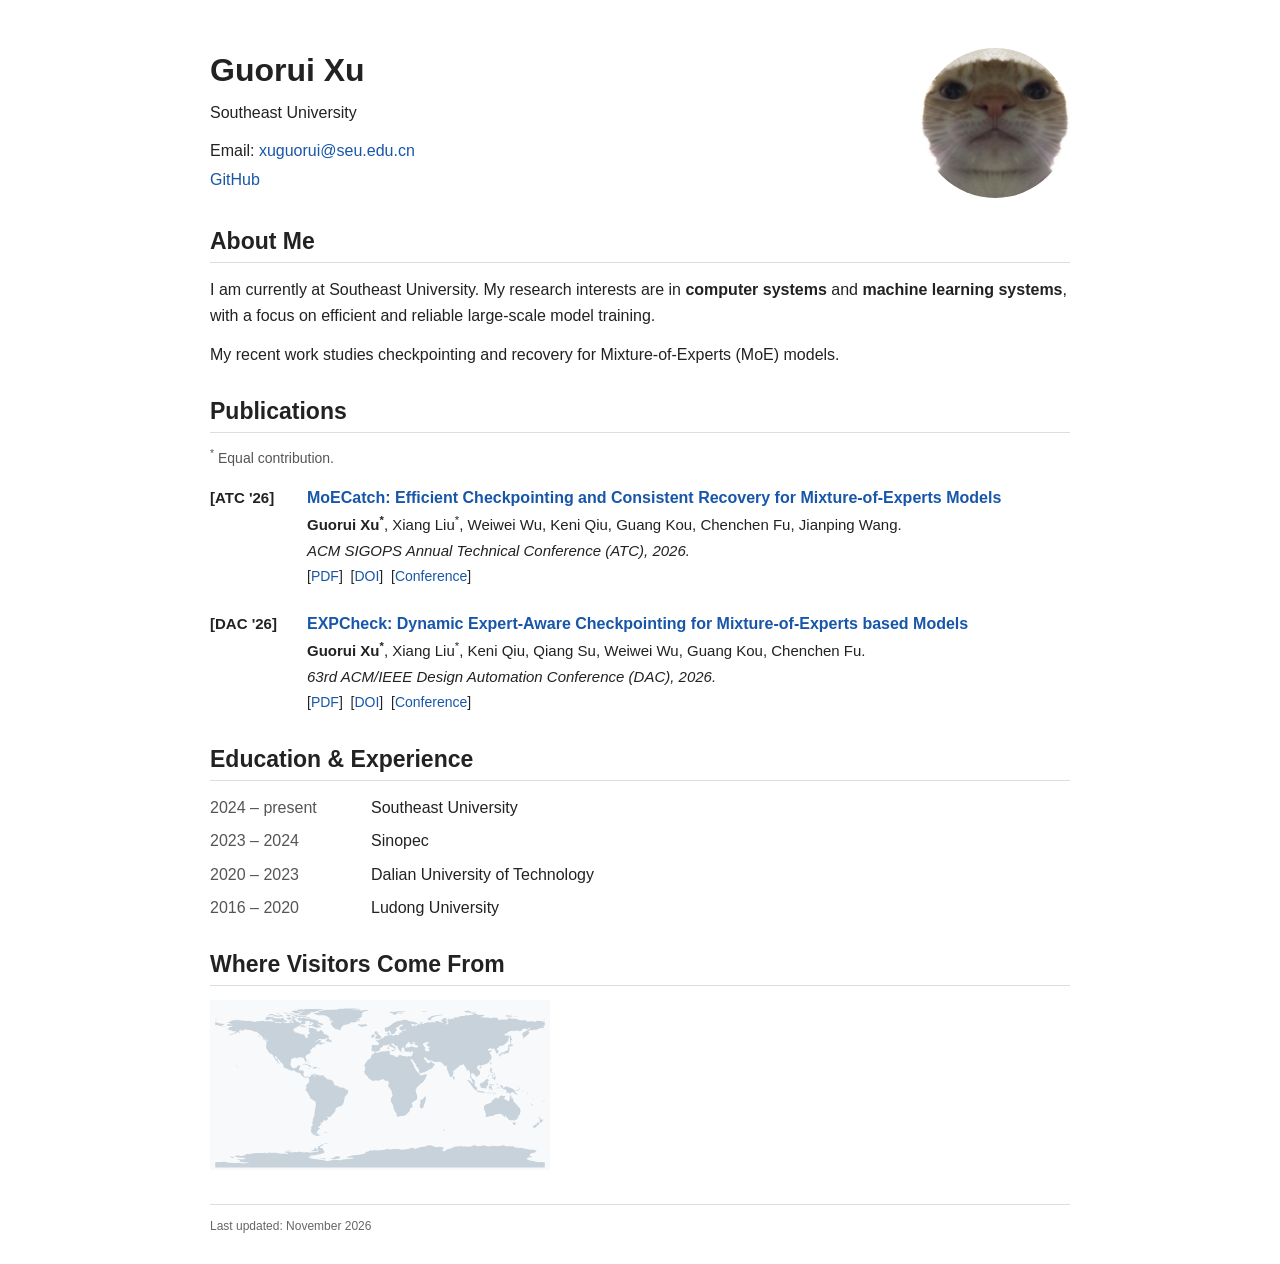
==== commit 43320cdb: "Show only the map in the visitor section" ====
--- a/index.html
+++ b/index.html
@@ -74,22 +74,10 @@
 
     <section id="visitors" aria-labelledby="visitors-heading">
       <h2 id="visitors-heading">Where Visitors Come From</h2>
-      <div class="visitor-map-layout">
-        <div id="visitor-map-canvas" class="visitor-map-canvas">
-          <a class="visitor-map-preview" href="https://whos.amung.us/stats/maps/w5mpt36rh37h/" rel="noreferrer" aria-label="View the approximate cities of recent homepage visitors">
-            <img src="assets/visitor-world.svg" width="520" height="260" alt="">
-          </a>
-        </div>
-        <div class="visitor-map-options">
-          <p><a href="https://whos.amung.us/stats/maps/w5mpt36rh37h/" rel="noreferrer">View recent visitor locations</a></p>
-          <label id="visitor-map-control" class="visitor-map-control" hidden>
-            <input id="visitor-map-consent" type="checkbox">
-            Enable live map and visit counting
-          </label>
-          <p class="visitor-map-links"><a href="https://whos.amung.us/legal/privacy/" rel="noreferrer">whos.amung.us privacy policy</a></p>
-          <p id="visitor-map-status" role="status"></p>
-          <button id="visitor-map-retry" type="button" hidden>Retry map</button>
-        </div>
+      <div id="visitor-map-canvas" class="visitor-map-canvas">
+        <a class="visitor-map-preview" href="https://whos.amung.us/stats/maps/w5mpt36rh37h/" rel="noreferrer" aria-label="Open the visitor locations map">
+          <img src="assets/visitor-world.svg" width="520" height="260" alt="">
+        </a>
       </div>
     </section>
 
--- a/assets/site.css
+++ b/assets/site.css
@@ -39,27 +39,15 @@
 .experience-list > div { display: grid; grid-template-columns: 145px minmax(0, 1fr); gap: 16px; margin-bottom: 8px; }
 .experience-list dt, .experience-list dd { margin: 0; }
 .experience-list dt { color: var(--muted); font-variant-numeric: tabular-nums; }
-.visitor-map-layout { display: grid; grid-template-columns: minmax(0, 340px) minmax(0, 1fr); align-items: center; gap: 24px; }
-.visitor-map-canvas { position: relative; width: 100%; aspect-ratio: 2 / 1; overflow: hidden; background: #f7f9fb; }
-.visitor-map-preview { position: absolute; inset: 0; }
+.visitor-map-canvas { position: relative; width: min(340px, 100%); aspect-ratio: 2 / 1; overflow: hidden; background: #f7f9fb; }
+.visitor-map-preview { position: absolute; inset: 0; z-index: 1; }
 .visitor-map-preview:focus-visible { outline-offset: -3px; }
 .visitor-map-canvas img, .visitor-map-canvas iframe { position: absolute; inset: 0; display: block; width: 100%; height: 100%; border: 0; }
-.visitor-map-canvas iframe { opacity: 0; pointer-events: none; }
-.visitor-map-canvas.is-live iframe { opacity: 1; pointer-events: auto; }
-.visitor-map-canvas.is-live .visitor-map-preview { visibility: hidden; }
-.visitor-map-options { font-size: 0.875rem; }
-.visitor-map-options p { margin: 5px 0; }
-.visitor-map-control:not([hidden]) { display: inline-flex; align-items: center; gap: 8px; cursor: pointer; font-weight: 600; }
-.visitor-map-control input { margin: 0; width: 16px; height: 16px; accent-color: var(--link); }
-.visitor-map-control input:focus-visible, #visitor-map-retry:focus-visible { outline: 2px solid var(--link); outline-offset: 3px; }
-#visitor-map-status { color: var(--muted); }
-#visitor-map-status:empty { margin: 0; }
-#visitor-map-retry { padding: 3px 9px; font: inherit; color: var(--link); background: #fff; border: 1px solid #abb4bf; border-radius: 3px; cursor: pointer; }
+.visitor-map-canvas iframe { pointer-events: none; }
+.visitor-map-canvas.is-live img { visibility: hidden; }
 footer { margin-top: 34px; padding-top: 12px; border-top: 1px solid var(--rule); color: #666; font-size: 12px; }
 footer p { margin: 0; }
 @media (max-width: 600px) {
-  .visitor-map-layout { grid-template-columns: minmax(0, 1fr); gap: 12px; }
-  .visitor-map-canvas { max-width: 340px; }
   .homepage { width: calc(100% - 36px); margin-top: 28px; }
   .profile { gap: 20px; align-items: flex-start; margin-bottom: 24px; }
   h1 { font-size: 28px; }
